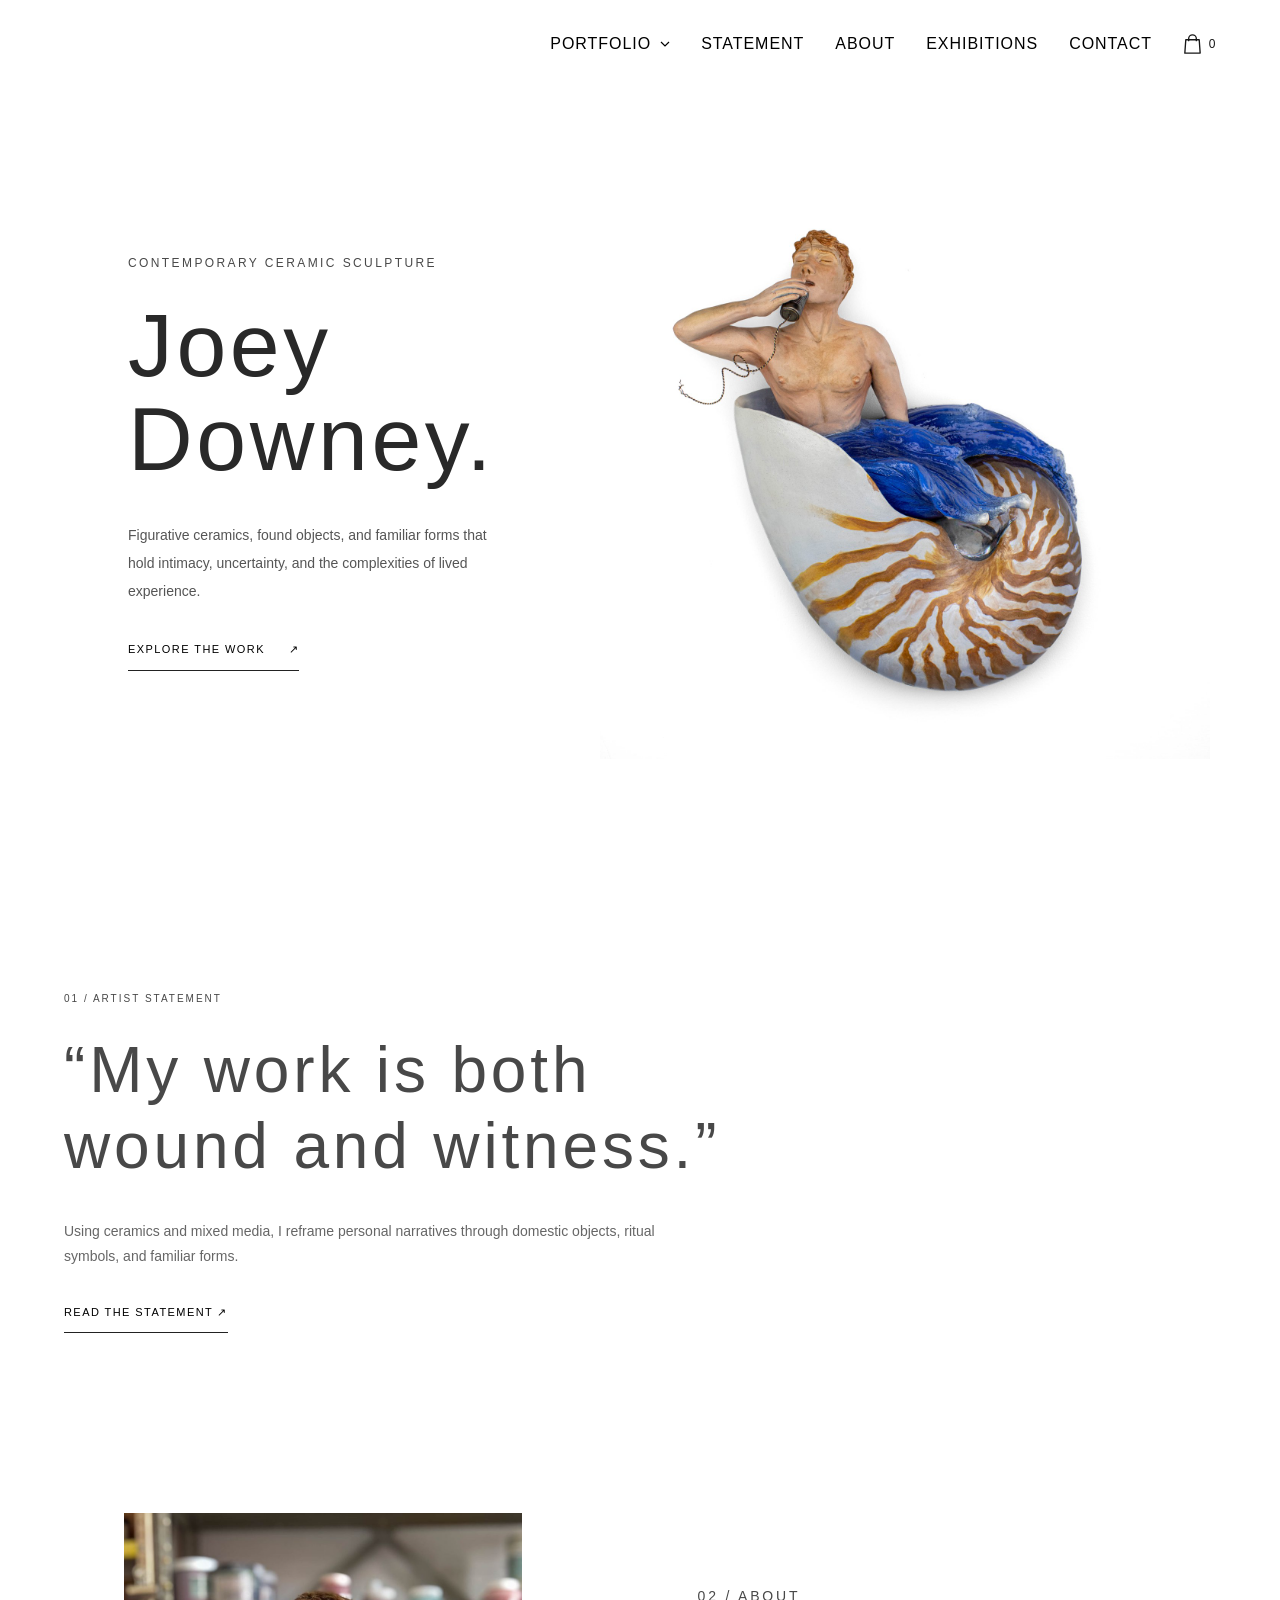
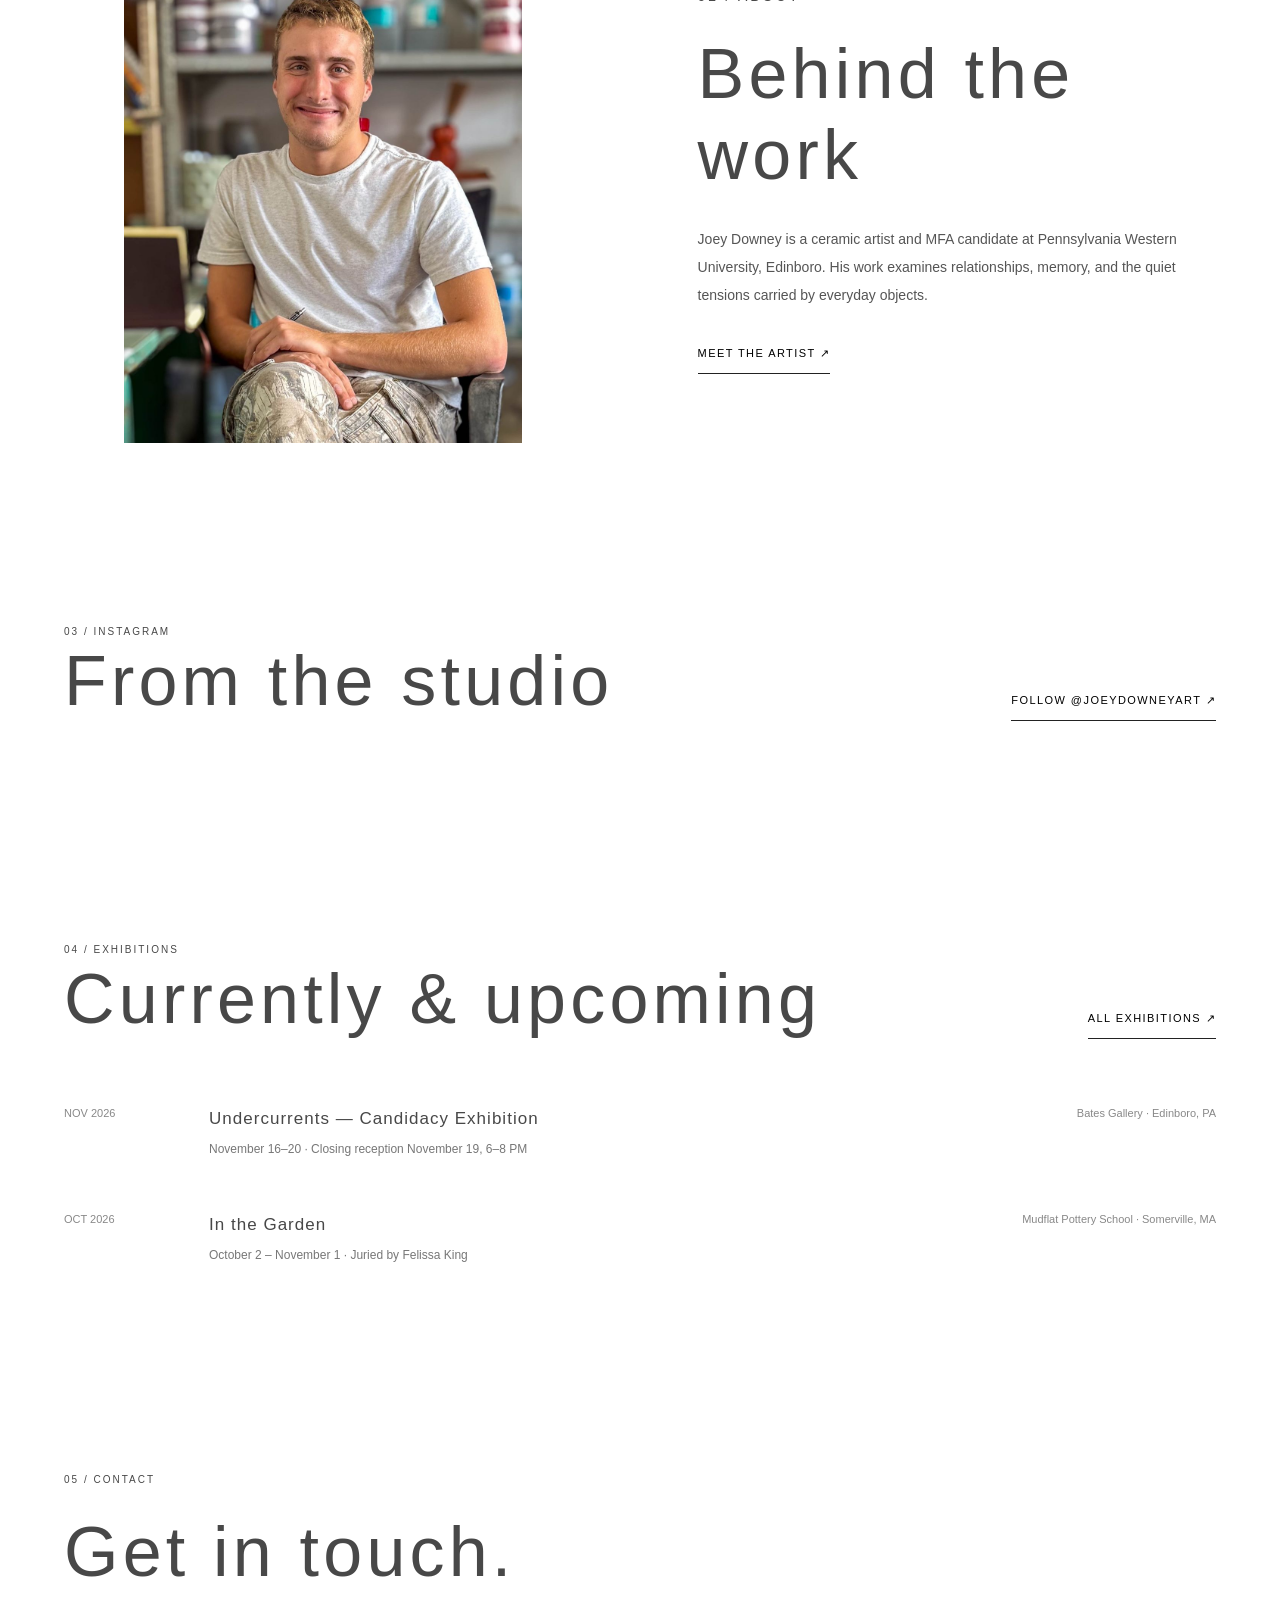
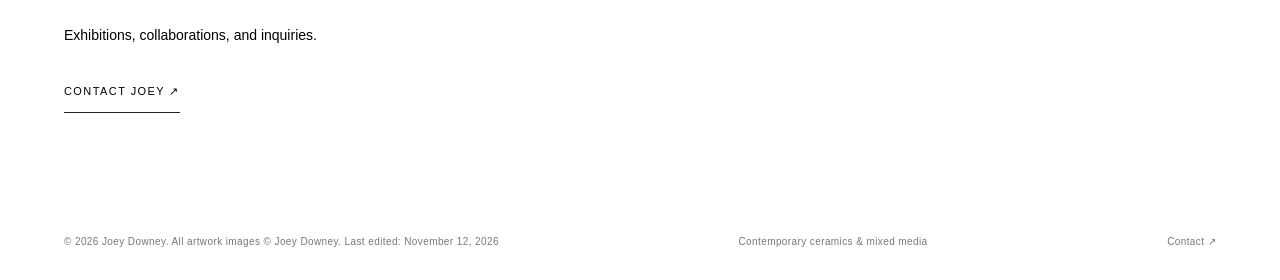
==== index.html @ 1954a9e8 "Rename navigation tab to Undercurrents Exhibition" ====
<!DOCTYPE html>
<html lang="en"><head><meta charset="utf-8"/><meta content="width=device-width,initial-scale=1" name="viewport"/><meta content="Joey Downey — contemporary ceramic sculpture and mixed-media artist portfolio." name="description"/><title>Home | Joey Downey</title><link rel="icon" type="image/png" sizes="192x192" href="/favicon.png?v=jd-restored-20261031"/><link rel="apple-touch-icon" href="/favicon.png?v=jd-restored-20261031"/><style>500;600&family=Manrope:wght@400;500;600&display=swap');
:root{--ink:#171717;--muted:#777;--border:#e7e7e7;--white:#fff}*{box-sizing:border-box}html{scroll-behavior:smooth}body{margin:0;background:#fff;color:var(--ink);font-family:Manrope,Arial,sans-serif;font-size:14px;line-height:1.75}a{color:inherit;text-decoration:none}a:hover{opacity:.6}img{display:block;max-width:100%}button{font:inherit}header{height:88px;border-bottom:1px solid var(--border);display:flex;align-items:center;justify-content:space-between;padding:0 5%;background:white;position:sticky;top:0;z-index:10}.brand{font-family:"Helvetica Neue",Helvetica,Arial,sans-serif;font-size:32px;letter-spacing:.06em;font-weight:200}.brand small{display:block;font-size:9px;font-weight:400;letter-spacing:.2em;color:var(--muted);text-transform:uppercase;margin-top:-4px}.nav{display:flex;gap:31px;align-items:center}.nav a{font-family:"Helvetica Neue",Helvetica,Arial,sans-serif;font-size:16px;font-weight:200;letter-spacing:.06em;text-transform:uppercase}.nav a.active{text-decoration:underline;text-underline-offset:7px}.menu{display:none;background:none;border:0;font-size:26px;cursor:pointer}.wrap{width:min(1300px,90%);margin:auto}.eyebrow{text-transform:uppercase;letter-spacing:.2em;font-size:10px;color:var(--muted);margin:0 0 24px}.home-hero{padding-top:80px;padding-bottom:105px;display:grid;grid-template-columns:40% 1fr;gap:6%;align-items:center}.home-hero h1{font-size:clamp(56px,8vw,125px);line-height:1.02;letter-spacing:-.07em;font-weight:400;margin:0 0 35px}.home-hero p.lead{max-width:360px;font-size:14px;color:#555;line-height:2}.home-image{height:610px;overflow:hidden}.home-image img{width:100%;height:100%;object-fit:contain}.arrow-link{display:inline-flex;gap:24px;align-items:center;font-size:11px;text-transform:uppercase;letter-spacing:.13em;border-bottom:1px solid #222;padding-bottom:10px;margin-top:21px}.section{padding:90px 0;border-top:1px solid var(--border)}.section-title{font-size:clamp(35px,5.5vw,70px);font-weight:400;letter-spacing:-.06em;line-height:1.15;margin:0 0 30px}.section-top{display:flex;justify-content:space-between;gap:35px;align-items:end;margin-bottom:40px}.section-top .section-title{margin:0}.section-top p{max-width:320px;color:#666;margin:0}.grid{display:grid;grid-template-columns:repeat(3,minmax(0,1fr));gap:55px 26px}.item img{height:390px;width:100%;object-fit:contain;background:#fff;transition:transform .25s}.item:hover img{transform:scale(1.025)}.item{cursor:pointer}.item-title{font-size:14px;font-weight:500;margin:17px 0 2px}.item-desc{color:#888;font-size:11px;margin:0}.split{display:grid;grid-template-columns:1fr 1fr;gap:10%;align-items:center}.split img{width:100%;height:530px;object-fit:contain}.split-text{max-width:550px}.split-text p{color:#555;line-height:2;font-size:14px}.quote{font-size:clamp(33px,5vw,76px);line-height:1.2;letter-spacing:-.05em;font-weight:400;max-width:950px;margin:0 0 34px}.statement-preview p{color:#666;max-width:640px}.events{border-top:1px solid var(--border)}.event{border-bottom:1px solid var(--border);padding:25px 0;display:grid;grid-template-columns:125px 1fr 235px;gap:20px;align-items:start}.event small,.event .place{color:#888;font-size:11px}.event h3{font-size:17px;font-weight:500;margin:0 0 5px}.event p{margin:0;color:#777;font-size:12px}.event .place{text-align:right}.page-hero{padding-top:85px;padding-bottom:70px}.page-hero h1{font-size:clamp(57px,9vw,125px);line-height:1.05;letter-spacing:-.07em;font-weight:400;margin:0 0 20px}.page-hero p:last-child{max-width:570px;color:#666}.page-body{padding-bottom:110px}.prose{max-width:750px;font-size:16px;color:#484848;line-height:2.2}.prose p{margin:0 0 26px}.prose .quote{color:#171717;font-size:clamp(35px,6vw,78px);margin:0 0 60px}.about-layout{display:grid;grid-template-columns:42% 1fr;gap:9%;align-items:start}.portrait{width:100%;object-fit:cover;max-height:700px}.detail-heading{font-size:24px;font-weight:400;margin:50px 0 14px}.cvline{padding:16px 0;border-top:1px solid var(--border);font-size:13px}.cvline:last-child{border-bottom:1px solid var(--border)}.contact-email{font-size:clamp(27px,4.5vw,64px);letter-spacing:-.055em;overflow-wrap:anywhere;border-bottom:1px solid #222;display:inline-block;margin:45px 0}.contact-links{display:flex;gap:35px;font-size:12px;text-transform:uppercase;letter-spacing:.1em}.end-cta{padding:85px 0;border-top:1px solid var(--border)}.end-cta h2{font-size:clamp(32px,5vw,60px);font-weight:400;letter-spacing:-.055em;margin:0}.footer{border-top:1px solid var(--border);padding:30px 5%;display:flex;justify-content:space-between;gap:25px;color:#777;font-size:10px;letter-spacing:.04em}.lightbox{position:fixed;inset:0;z-index:99;background:rgba(255,255,255,.98);display:none;align-items:center;justify-content:center;flex-direction:column;padding:70px 5% 45px}.lightbox.show{display:flex}.lightbox img{max-width:90vw;max-height:75vh;object-fit:contain}.lightbox p{font-size:12px}.lightbox button{cursor:pointer;background:white;border:1px solid #ddd;padding:8px 15px}.lightbox .close{position:absolute;right:5%;top:25px;border:0;font-size:25px}.lightbox-controls{display:flex;gap:15px}@media(max-width:850px){header{height:72px}.menu{display:block}.nav{display:none;position:absolute;top:72px;left:0;right:0;flex-direction:column;align-items:flex-start;background:white;padding:24px 5%;border-bottom:1px solid #eee}.nav.open{display:flex}.home-hero{grid-template-columns:1fr;padding-top:50px;gap:35px}.home-image{height:480px}.grid{grid-template-columns:repeat(2,1fr)}.split,.about-layout{grid-template-columns:1fr;gap:35px}.split img{height:460px}.event{grid-template-columns:90px 1fr}.event .place{text-align:left;grid-column:2}.section{padding:70px 0}}@media(max-width:540px){.grid{grid-template-columns:1fr}.item img{height:440px}.section-top{display:block}.section-top p{margin-top:20px}.footer{flex-direction:column}.home-image{height:380px}.page-hero{padding-top:55px}.about-layout .portrait{max-height:470px}}
.lightbox-images{display:flex;align-items:center;justify-content:center;gap:24px;width:100%;min-height:0}.lightbox-images img{min-width:0;max-width:100%;max-height:72vh;object-fit:contain}.lightbox-images.has-detail img{width:calc(50% - 12px)}.lightbox-images img[hidden]{display:none}@media(max-width:600px){.lightbox{overflow-y:auto}.lightbox-images.has-detail{flex-direction:column;gap:16px}.lightbox-images.has-detail img{width:100%;max-height:34vh}.lightbox-images:not(.has-detail) img{max-height:70vh}}#lb-caption{width:100%;max-width:900px;text-align:center;flex-shrink:0}#lb-title{font-weight:500;margin:14px 0 4px}#lb-details{font-size:12px;line-height:1.65;margin:0}#lb-details[hidden]{display:none}.lightbox{overflow-y:auto}.lightbox-images{flex:1;min-height:0}.lightbox-images img{max-height:60vh}@media(max-width:600px){.lightbox-images.has-detail img{max-height:27vh}.lightbox-images:not(.has-detail) img{max-height:55vh}}.page-hero h1,.home-hero h1{font-size:clamp(42px,6vw,76px);color:var(--ink)}h1,h2,h3,h4,h5,h6,p.eyebrow{color:var(--ink)}.page-hero h1,.home-hero h1,h1,h2,h3,h4,h5,h6,p.eyebrow{color:#484848}</style><style id="heading-typography">h1,h2,h3,h4,h5,h6{font-family:"Helvetica Neue",Helvetica,Arial,sans-serif!important;font-weight:200!important;letter-spacing:.06em!important}</style><style id="back-to-top-styles">.back-to-top{position:fixed;right:24px;bottom:24px;z-index:20;display:inline-flex;align-items:center;gap:10px;padding:12px 16px;border:1px solid #d9d9d9;background:#fff;color:#171717;box-shadow:0 2px 12px #0000000d;font:inherit;font-size:11px;letter-spacing:.06em;cursor:pointer}.back-to-top[hidden]{display:none}.back-to-top:hover{background:#f4f4f4}.back-to-top:focus-visible{outline:2px solid #171717;outline-offset:3px}@media(max-width:540px){.back-to-top{right:16px;bottom:16px}}</style><style id="mobile-header">@media(max-width:850px){header>.brand{display:none}header{justify-content:flex-end}}</style><style id="mobile-home-spacing">@media(max-width:850px){body.home-page>header{position:absolute;top:0;left:0;right:0;height:0;padding:0;border:0;background:transparent}body.home-page>header>.menu{position:absolute;top:6px;right:5%;padding:0;line-height:32px}body.home-page>header>.nav{top:44px}.home-page .home-hero{padding-top:64px}.home-page .home-hero .eyebrow{padding-right:42px}}</style><style id="desktop-home-intro">@media(min-width:851px){.home-hero{min-height:calc(100svh - 88px);padding-top:32px;padding-bottom:32px}.home-hero>div:first-child{transform:translateX(24px)}.home-image{height:clamp(320px,calc(100svh - 152px),610px);transform:translateY(-40px)}}</style><style id="home-header-spacing">@media(min-width:851px){.home-page>header{height:88px;justify-content:flex-end}.home-page .home-hero{min-height:calc(100svh - 88px)}.home-page .home-hero>div:first-child{transform:translate(24px,-32px)}}@media(max-width:850px){.home-page .home-hero{padding-top:48px}}</style><style id="desktop-hero-presence">@media(min-width:851px){.home-page .home-hero>div:first-child{transform:translate(clamp(40px,5vw,72px),-32px)}.home-page .home-hero h1{font-size:clamp(56px,7vw,96px);line-height:1.05;letter-spacing:.04em!important;color:#292929}}</style><style id="home-eyebrow-size">.home-page .home-hero .eyebrow{font-size:12px}</style><style id="mobile-home-name">@media(max-width:850px){.home-page .home-hero h1{font-size:clamp(52px,13vw,70px);font-weight:200!important}}</style><style id="home-transition-pending">.home-nav-pending header>.brand,.home-nav-pending .nav a{opacity:0}@media(prefers-reduced-motion:reduce){.home-nav-pending header>.brand,.home-nav-pending .nav a{opacity:1}}</style><link rel="stylesheet" href="navigation.css?v=1"/><script src="navigation.js?v=3"></script><link rel="stylesheet" href="shop.css?v=7"/><script defer src="shop-catalog.js?v=1"></script><script defer src="shop.js?v=6"></script></head><body class="home-page"><header><button aria-expanded="false" aria-label="Toggle menu" class="menu">☰</button><nav class="nav"><details class="portfolio-menu"><summary>Portfolio <svg aria-hidden="true" width="10" height="6" viewBox="0 0 10 6" fill="none"><path d="m1 1 4 4 4-4" stroke="currentColor" stroke-width="1.2"/></svg></summary><div class="portfolio-options"><a href="portfolio.html">Portfolio</a><a href="a-childs-idea-of-rescue.html">A Child’s Idea of Rescue</a><a href="undercurrents.html">Undercurrents Exhibition</a></div></details><a class="" href="statement.html">Statement</a><a class="" href="about.html">About</a><a class="" href="exhibitions.html">Exhibitions</a><a class="" href="contact.html">Contact</a></nav></header><main><section class="home-hero wrap"><div><p class="eyebrow">Contemporary ceramic sculpture</p><h1>Joey<br/>Downey.</h1><p class="lead">Figurative ceramics, found objects, and familiar forms that hold intimacy, uncertainty, and the complexities of lived experience.</p><a class="arrow-link" href="portfolio.html">Explore the work <span>↗︎</span></a></div><div class="home-image"><img id="home-artwork" alt="Grounded by Joey Downey" src="assets/grounded.jpg?v=a87fc1a" fetchpriority="high"/></div><script>(()=>{
  const image=document.getElementById('home-artwork');
  if(!image)return;
  const artworks=[
    {src:'assets/grounded.jpg?v=a87fc1a',alt:'Grounded by Joey Downey'},
    {src:'assets/deer.jpg',alt:'Kept by Joey Downey, a deer resting on a bed'},
    {src:'assets/shifting-tides.jpg?v=89dabb9',alt:'Shifting Tides by Joey Downey'},
    {src:'assets/untitled-main.svg?v=20261105-website',alt:'Echo Chamber by Joey Downey, a figure in a shell with blue waves'},
    {src:'assets/mugs-cups/cloud.jpg?v=161b6ec',alt:'Studies in Rumination: Cloud by Joey Downey'}
  ];
  let current=-1;
  function chooseArtwork(){
    let previous=current;
    try{
      const saved=localStorage.getItem('joey-home-artwork');
      if(saved!==null&&artworks[Number(saved)])previous=Number(saved);
    }catch{}
    const choices=artworks.map((_,index)=>index).filter(index=>index!==previous);
    current=choices[Math.floor(Math.random()*choices.length)];
    image.src=artworks[current].src;
    image.alt=artworks[current].alt;
    try{localStorage.setItem('joey-home-artwork',String(current));}catch{}
  }
  chooseArtwork();
  window.addEventListener('pageshow',event=>{if(event.persisted)chooseArtwork();});
})();</script></section><section class="section"><div class="wrap statement-preview"><p class="eyebrow">01 / Artist statement</p><h2 class="quote">“My work is both<br/>wound and witness.”</h2><p>Using ceramics and mixed media, I reframe personal narratives through domestic objects, ritual symbols, and familiar forms.</p><a class="arrow-link" href="statement.html">Read the statement ↗︎</a></div></section><section class="section"><div class="wrap split"><img alt="Joey Downey in the ceramics studio" loading="lazy" src="[data-uri]"/><div class="split-text"><p class="eyebrow">02 / About</p><h2 class="section-title">Behind the work</h2><p>Joey Downey is a ceramic artist and MFA candidate at Pennsylvania Western University, Edinboro. His work examines relationships, memory, and the quiet tensions carried by everyday objects.</p><a class="arrow-link" href="about.html">Meet the artist ↗︎</a></div></div></section><section class="section instagram-section" aria-labelledby="instagram-title"><div class="wrap"><div class="section-top"><div><p class="eyebrow">03 / Instagram</p><h2 class="section-title" id="instagram-title">From the studio</h2></div><a class="arrow-link" href="https://www.instagram.com/joeydowneyart/" target="_blank" rel="noopener noreferrer">Follow @joeydowneyart ↗︎</a></div><!-- Elfsight Instagram Feed --><div class="elfsight-app-32ffdd6e-eb31-4798-96b3-ebce0205d2c6" data-elfsight-app-lazy></div></div></section><section class="section"><div class="wrap"><div class="section-top"><div><p class="eyebrow">04 / Exhibitions</p><h2 class="section-title">Currently &amp; upcoming</h2></div><a class="arrow-link" href="exhibitions.html">All exhibitions ↗︎</a></div><div class="events"><div class="event"><small>NOV 2026</small><div><h3>Undercurrents — Candidacy Exhibition</h3><p>November 16–20 · Closing reception November 19, 6–8 PM</p></div><span class="place">Bates Gallery · Edinboro, PA</span></div><div class="event"><small>OCT 2026</small><div><h3>In the Garden</h3><p>October 2 – November 1 · Juried by Felissa King</p></div><span class="place">Mudflat Pottery School · Somerville, MA</span></div></div></div></section><section class="section"><div class="wrap"><p class="eyebrow">05 / Contact</p><h2 class="section-title">Get in touch.</h2><p>Exhibitions, collaborations, and inquiries.</p><a class="arrow-link" href="contact.html">Contact Joey ↗︎</a></div></section><div aria-label="Artwork image viewer" class="lightbox" id="lightbox" role="dialog"><button aria-label="Close" class="close">×</button><div class="lightbox-images"><img alt="Artwork enlarged" id="lb-img"/><img alt="Artwork detail" id="lb-detail-img" hidden=""/></div><div id="lb-caption"><p id="lb-title"></p><p id="lb-details"></p></div></div></main><footer class="footer"><span>© 2026 Joey Downey. All artwork images © Joey Downey. <span class="last-edited">Last edited: <time datetime="2026-11-12">November 12, 2026</time></span></span><span>Contemporary ceramics &amp; mixed media</span><a href="mailto:joeydowneyart@gmail.com">Contact ↗︎</a></footer><script>const ART_IMAGES={"balance.jpg":"assets/shifting-tides.jpg?v=89dabb9","balance-detail.jpg":"[data-uri]","grounded.jpg":"assets/grounded.jpg?v=a87fc1a","grounded-detail.jpg":"[data-uri]","held.jpg":"assets/adrift-cup-and-saucer.jpg"};
(()=>{const menu=document.querySelector('.menu');const nav=document.querySelector('.nav');if(!menu||!nav)return;function closeMenu(){nav.classList.remove('open');menu.setAttribute('aria-expanded','false')}menu.addEventListener('click',()=>{nav.classList.toggle('open');menu.setAttribute('aria-expanded',String(nav.classList.contains('open')))});document.addEventListener('click',event=>{if(nav.classList.contains('open')&&!menu.contains(event.target)&&!nav.contains(event.target))closeMenu()});document.addEventListener('keydown',event=>{if(event.key==='Escape'&&nav.classList.contains('open')){closeMenu();menu.focus()}})})();const lb=document.getElementById('lightbox');
if(lb){
  const images=lb.querySelector('.lightbox-images');
  const fullImage=document.getElementById('lb-img');
  const detailImage=document.getElementById('lb-detail-img');
  const closeButton=lb.querySelector('.close');
  let activeArtwork=null;
  function closeArtwork(){
    lb.classList.remove('show');
    activeArtwork?.focus();
  }
  document.querySelectorAll('[data-full]').forEach(artwork=>{
    function openArtwork(){
      activeArtwork=artwork;
      fullImage.src=ART_IMAGES[artwork.dataset.full];
      fullImage.alt=(artwork.dataset.title||'Artwork')+' — full view';
      const detail=ART_IMAGES[artwork.dataset.detail];
      detailImage.hidden=!detail;
      images.classList.toggle('has-detail',Boolean(detail));
      if(detail){
        detailImage.src=detail;
        detailImage.alt=(artwork.dataset.title||'Artwork')+' — detail';
      }else{
        detailImage.removeAttribute('src');
      }
      document.getElementById('lb-title').textContent=artwork.dataset.title||'';
      const details=artwork.querySelector('.item-desc');
      const detailsTarget=document.getElementById('lb-details');
      detailsTarget.replaceChildren();
      if(details){detailsTarget.append(...Array.from(details.childNodes,node=>node.cloneNode(true)));}
      if(artwork.dataset.viewerNote){
        if(detailsTarget.childNodes.length)detailsTarget.append(document.createElement('br'));
        detailsTarget.append(document.createTextNode(artwork.dataset.viewerNote));
      }
      detailsTarget.hidden=!details&&!artwork.dataset.viewerNote;
      lb.classList.add('show');
      closeButton.focus();
    }
    artwork.addEventListener('click',openArtwork);
    artwork.addEventListener('keydown',event=>{
      if(event.key==='Enter'||event.key===' '){event.preventDefault();openArtwork();}
    });
  });
  closeButton.addEventListener('click',closeArtwork);
  lb.addEventListener('click',event=>{if(event.target===lb||event.target===images)closeArtwork();});
  document.addEventListener('keydown',event=>{
    if(!lb.classList.contains('show'))return;
    if(event.key==='Escape')closeArtwork();
    if(event.key==='Tab'){event.preventDefault();closeButton.focus();}
  });
}
</script><script src="https://elfsightcdn.com/platform.js" async></script><button type="button" class="back-to-top" aria-label="Back to top of page" hidden><span aria-hidden="true">↑︎</span> Back to top</button><script>(()=>{const button=document.querySelector(".back-to-top");const update=()=>{button.hidden=window.scrollY<400;};window.addEventListener("scroll",update,{passive:true});update();button.addEventListener("click",()=>{const reduced=window.matchMedia("(prefers-reduced-motion: reduce)").matches;if(reduced){const old=document.documentElement.style.scrollBehavior;document.documentElement.style.scrollBehavior="auto";window.scrollTo(0,0);document.documentElement.style.scrollBehavior=old;}else{window.scrollTo({top:0,behavior:"smooth"});}const target=document.querySelector("header a");if(target)target.focus({preventScroll:true});});})();</script></body></html>
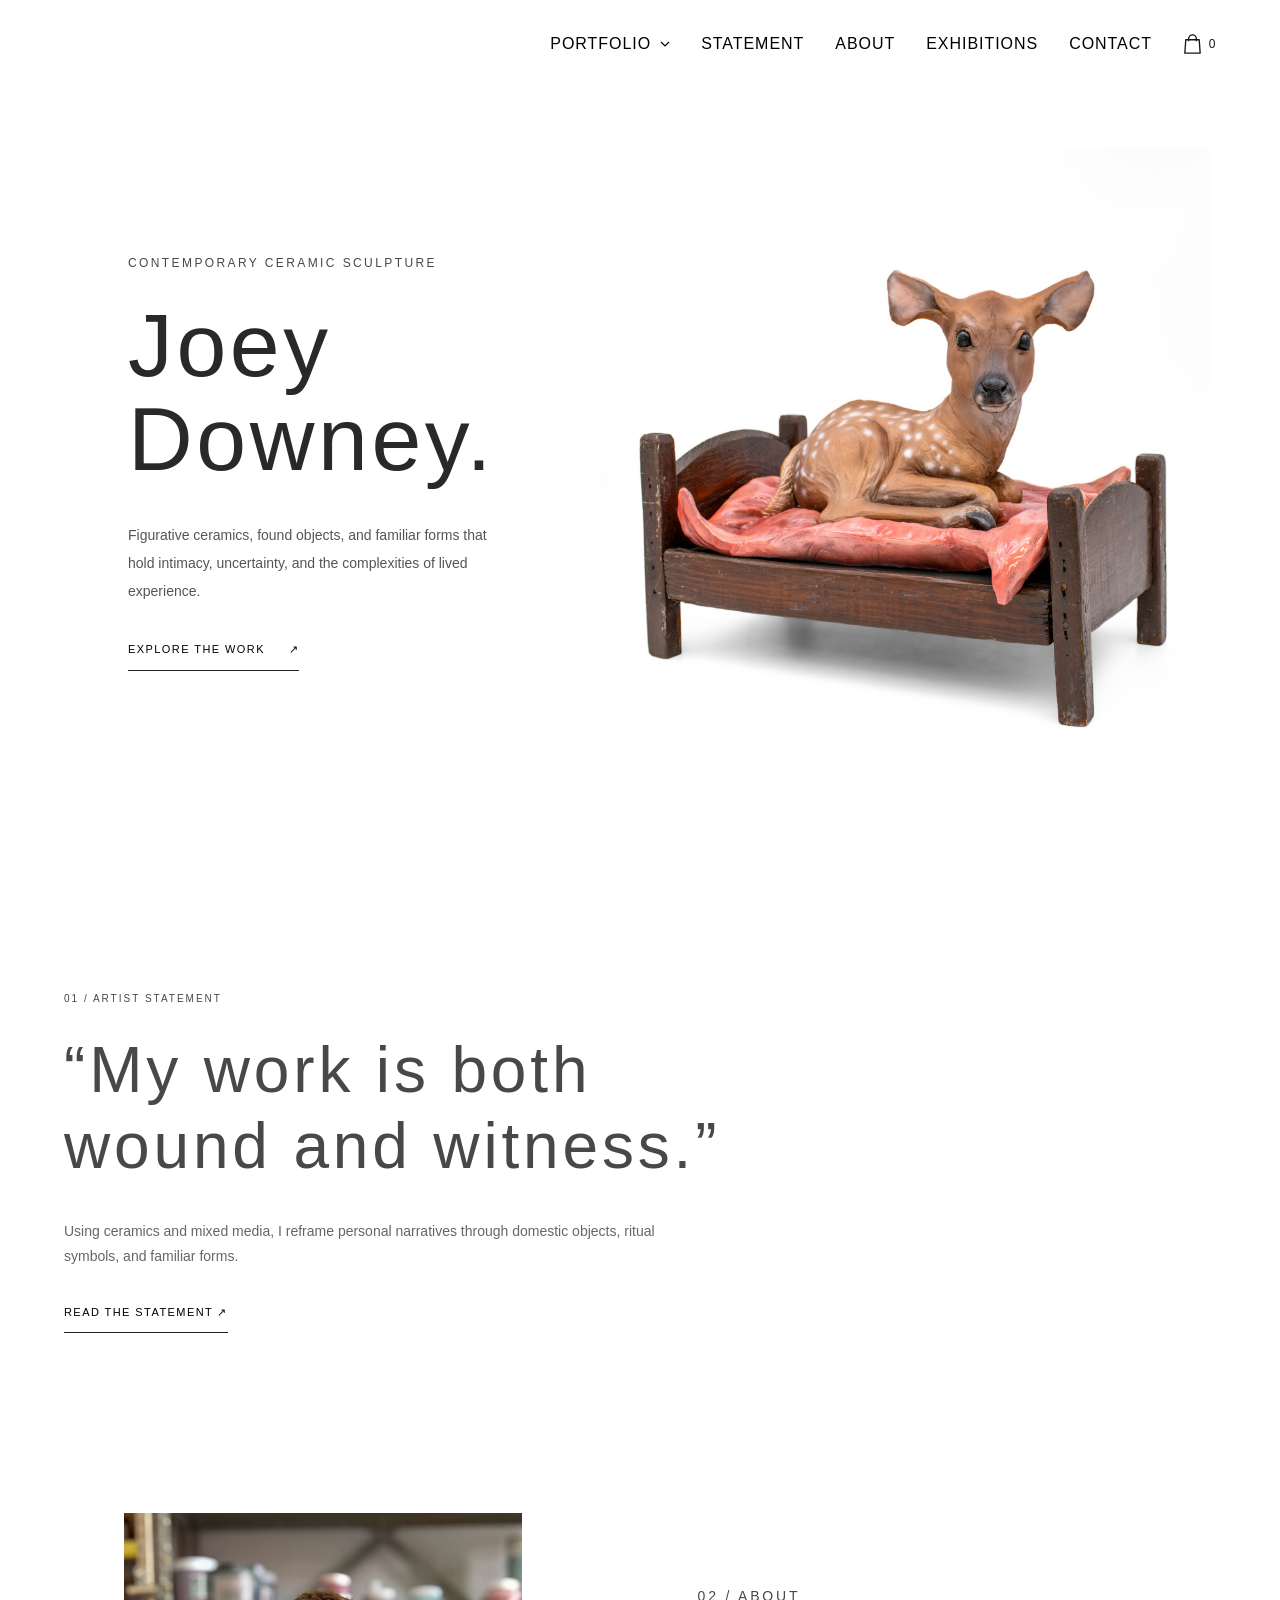
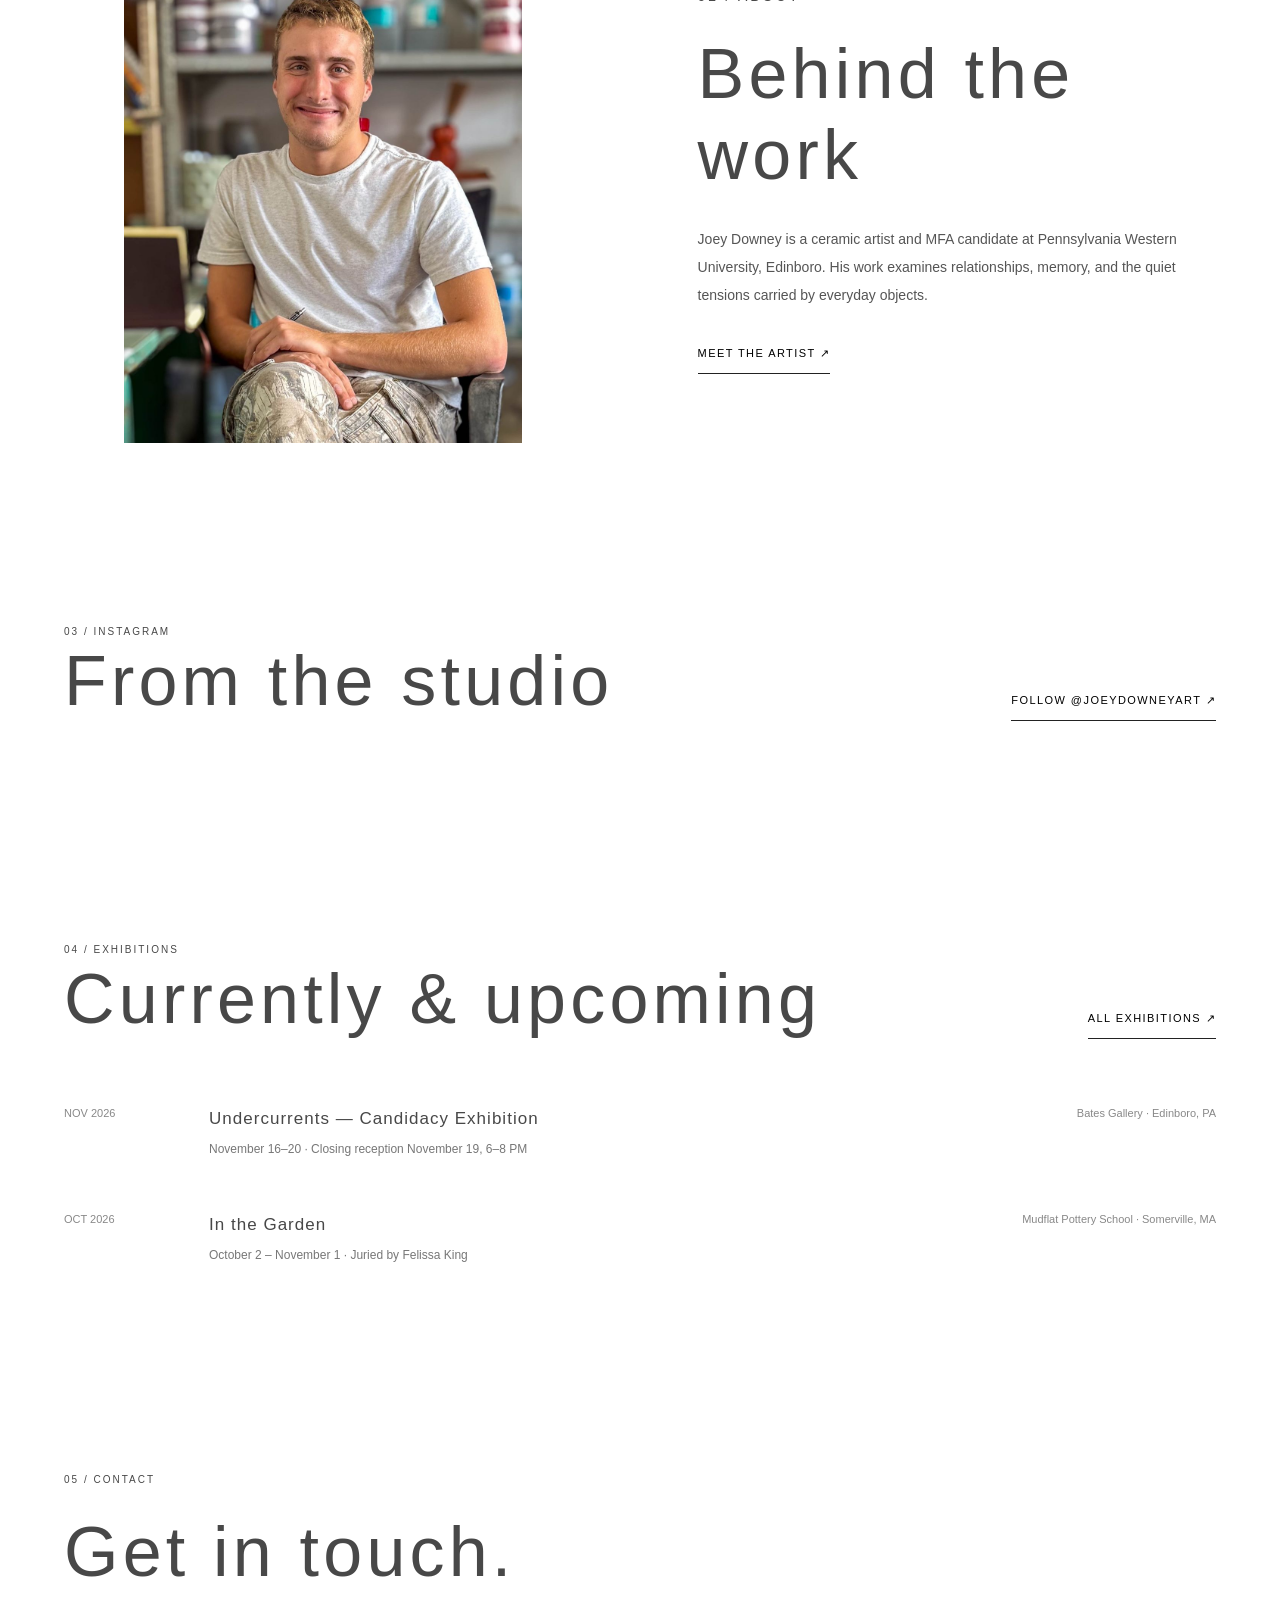
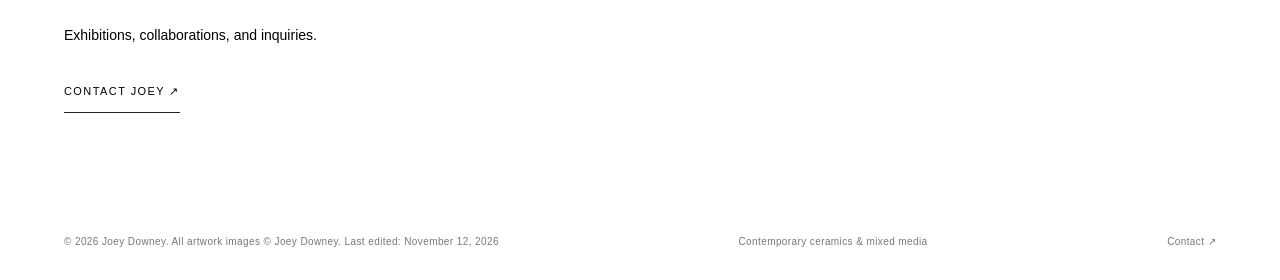
==== commit ed3d5219: "Move Undercurrents gallery link to Exhibitions" ====
--- a/index.html
+++ b/index.html
@@ -1,7 +1,7 @@
 <!DOCTYPE html>
 <html lang="en"><head><meta charset="utf-8"/><meta content="width=device-width,initial-scale=1" name="viewport"/><meta content="Joey Downey — contemporary ceramic sculpture and mixed-media artist portfolio." name="description"/><title>Home | Joey Downey</title><link rel="icon" type="image/png" sizes="192x192" href="/favicon.png?v=jd-restored-20261031"/><link rel="apple-touch-icon" href="/favicon.png?v=jd-restored-20261031"/><style>500;600&family=Manrope:wght@400;500;600&display=swap');
 :root{--ink:#171717;--muted:#777;--border:#e7e7e7;--white:#fff}*{box-sizing:border-box}html{scroll-behavior:smooth}body{margin:0;background:#fff;color:var(--ink);font-family:Manrope,Arial,sans-serif;font-size:14px;line-height:1.75}a{color:inherit;text-decoration:none}a:hover{opacity:.6}img{display:block;max-width:100%}button{font:inherit}header{height:88px;border-bottom:1px solid var(--border);display:flex;align-items:center;justify-content:space-between;padding:0 5%;background:white;position:sticky;top:0;z-index:10}.brand{font-family:"Helvetica Neue",Helvetica,Arial,sans-serif;font-size:32px;letter-spacing:.06em;font-weight:200}.brand small{display:block;font-size:9px;font-weight:400;letter-spacing:.2em;color:var(--muted);text-transform:uppercase;margin-top:-4px}.nav{display:flex;gap:31px;align-items:center}.nav a{font-family:"Helvetica Neue",Helvetica,Arial,sans-serif;font-size:16px;font-weight:200;letter-spacing:.06em;text-transform:uppercase}.nav a.active{text-decoration:underline;text-underline-offset:7px}.menu{display:none;background:none;border:0;font-size:26px;cursor:pointer}.wrap{width:min(1300px,90%);margin:auto}.eyebrow{text-transform:uppercase;letter-spacing:.2em;font-size:10px;color:var(--muted);margin:0 0 24px}.home-hero{padding-top:80px;padding-bottom:105px;display:grid;grid-template-columns:40% 1fr;gap:6%;align-items:center}.home-hero h1{font-size:clamp(56px,8vw,125px);line-height:1.02;letter-spacing:-.07em;font-weight:400;margin:0 0 35px}.home-hero p.lead{max-width:360px;font-size:14px;color:#555;line-height:2}.home-image{height:610px;overflow:hidden}.home-image img{width:100%;height:100%;object-fit:contain}.arrow-link{display:inline-flex;gap:24px;align-items:center;font-size:11px;text-transform:uppercase;letter-spacing:.13em;border-bottom:1px solid #222;padding-bottom:10px;margin-top:21px}.section{padding:90px 0;border-top:1px solid var(--border)}.section-title{font-size:clamp(35px,5.5vw,70px);font-weight:400;letter-spacing:-.06em;line-height:1.15;margin:0 0 30px}.section-top{display:flex;justify-content:space-between;gap:35px;align-items:end;margin-bottom:40px}.section-top .section-title{margin:0}.section-top p{max-width:320px;color:#666;margin:0}.grid{display:grid;grid-template-columns:repeat(3,minmax(0,1fr));gap:55px 26px}.item img{height:390px;width:100%;object-fit:contain;background:#fff;transition:transform .25s}.item:hover img{transform:scale(1.025)}.item{cursor:pointer}.item-title{font-size:14px;font-weight:500;margin:17px 0 2px}.item-desc{color:#888;font-size:11px;margin:0}.split{display:grid;grid-template-columns:1fr 1fr;gap:10%;align-items:center}.split img{width:100%;height:530px;object-fit:contain}.split-text{max-width:550px}.split-text p{color:#555;line-height:2;font-size:14px}.quote{font-size:clamp(33px,5vw,76px);line-height:1.2;letter-spacing:-.05em;font-weight:400;max-width:950px;margin:0 0 34px}.statement-preview p{color:#666;max-width:640px}.events{border-top:1px solid var(--border)}.event{border-bottom:1px solid var(--border);padding:25px 0;display:grid;grid-template-columns:125px 1fr 235px;gap:20px;align-items:start}.event small,.event .place{color:#888;font-size:11px}.event h3{font-size:17px;font-weight:500;margin:0 0 5px}.event p{margin:0;color:#777;font-size:12px}.event .place{text-align:right}.page-hero{padding-top:85px;padding-bottom:70px}.page-hero h1{font-size:clamp(57px,9vw,125px);line-height:1.05;letter-spacing:-.07em;font-weight:400;margin:0 0 20px}.page-hero p:last-child{max-width:570px;color:#666}.page-body{padding-bottom:110px}.prose{max-width:750px;font-size:16px;color:#484848;line-height:2.2}.prose p{margin:0 0 26px}.prose .quote{color:#171717;font-size:clamp(35px,6vw,78px);margin:0 0 60px}.about-layout{display:grid;grid-template-columns:42% 1fr;gap:9%;align-items:start}.portrait{width:100%;object-fit:cover;max-height:700px}.detail-heading{font-size:24px;font-weight:400;margin:50px 0 14px}.cvline{padding:16px 0;border-top:1px solid var(--border);font-size:13px}.cvline:last-child{border-bottom:1px solid var(--border)}.contact-email{font-size:clamp(27px,4.5vw,64px);letter-spacing:-.055em;overflow-wrap:anywhere;border-bottom:1px solid #222;display:inline-block;margin:45px 0}.contact-links{display:flex;gap:35px;font-size:12px;text-transform:uppercase;letter-spacing:.1em}.end-cta{padding:85px 0;border-top:1px solid var(--border)}.end-cta h2{font-size:clamp(32px,5vw,60px);font-weight:400;letter-spacing:-.055em;margin:0}.footer{border-top:1px solid var(--border);padding:30px 5%;display:flex;justify-content:space-between;gap:25px;color:#777;font-size:10px;letter-spacing:.04em}.lightbox{position:fixed;inset:0;z-index:99;background:rgba(255,255,255,.98);display:none;align-items:center;justify-content:center;flex-direction:column;padding:70px 5% 45px}.lightbox.show{display:flex}.lightbox img{max-width:90vw;max-height:75vh;object-fit:contain}.lightbox p{font-size:12px}.lightbox button{cursor:pointer;background:white;border:1px solid #ddd;padding:8px 15px}.lightbox .close{position:absolute;right:5%;top:25px;border:0;font-size:25px}.lightbox-controls{display:flex;gap:15px}@media(max-width:850px){header{height:72px}.menu{display:block}.nav{display:none;position:absolute;top:72px;left:0;right:0;flex-direction:column;align-items:flex-start;background:white;padding:24px 5%;border-bottom:1px solid #eee}.nav.open{display:flex}.home-hero{grid-template-columns:1fr;padding-top:50px;gap:35px}.home-image{height:480px}.grid{grid-template-columns:repeat(2,1fr)}.split,.about-layout{grid-template-columns:1fr;gap:35px}.split img{height:460px}.event{grid-template-columns:90px 1fr}.event .place{text-align:left;grid-column:2}.section{padding:70px 0}}@media(max-width:540px){.grid{grid-template-columns:1fr}.item img{height:440px}.section-top{display:block}.section-top p{margin-top:20px}.footer{flex-direction:column}.home-image{height:380px}.page-hero{padding-top:55px}.about-layout .portrait{max-height:470px}}
-.lightbox-images{display:flex;align-items:center;justify-content:center;gap:24px;width:100%;min-height:0}.lightbox-images img{min-width:0;max-width:100%;max-height:72vh;object-fit:contain}.lightbox-images.has-detail img{width:calc(50% - 12px)}.lightbox-images img[hidden]{display:none}@media(max-width:600px){.lightbox{overflow-y:auto}.lightbox-images.has-detail{flex-direction:column;gap:16px}.lightbox-images.has-detail img{width:100%;max-height:34vh}.lightbox-images:not(.has-detail) img{max-height:70vh}}#lb-caption{width:100%;max-width:900px;text-align:center;flex-shrink:0}#lb-title{font-weight:500;margin:14px 0 4px}#lb-details{font-size:12px;line-height:1.65;margin:0}#lb-details[hidden]{display:none}.lightbox{overflow-y:auto}.lightbox-images{flex:1;min-height:0}.lightbox-images img{max-height:60vh}@media(max-width:600px){.lightbox-images.has-detail img{max-height:27vh}.lightbox-images:not(.has-detail) img{max-height:55vh}}.page-hero h1,.home-hero h1{font-size:clamp(42px,6vw,76px);color:var(--ink)}h1,h2,h3,h4,h5,h6,p.eyebrow{color:var(--ink)}.page-hero h1,.home-hero h1,h1,h2,h3,h4,h5,h6,p.eyebrow{color:#484848}</style><style id="heading-typography">h1,h2,h3,h4,h5,h6{font-family:"Helvetica Neue",Helvetica,Arial,sans-serif!important;font-weight:200!important;letter-spacing:.06em!important}</style><style id="back-to-top-styles">.back-to-top{position:fixed;right:24px;bottom:24px;z-index:20;display:inline-flex;align-items:center;gap:10px;padding:12px 16px;border:1px solid #d9d9d9;background:#fff;color:#171717;box-shadow:0 2px 12px #0000000d;font:inherit;font-size:11px;letter-spacing:.06em;cursor:pointer}.back-to-top[hidden]{display:none}.back-to-top:hover{background:#f4f4f4}.back-to-top:focus-visible{outline:2px solid #171717;outline-offset:3px}@media(max-width:540px){.back-to-top{right:16px;bottom:16px}}</style><style id="mobile-header">@media(max-width:850px){header>.brand{display:none}header{justify-content:flex-end}}</style><style id="mobile-home-spacing">@media(max-width:850px){body.home-page>header{position:absolute;top:0;left:0;right:0;height:0;padding:0;border:0;background:transparent}body.home-page>header>.menu{position:absolute;top:6px;right:5%;padding:0;line-height:32px}body.home-page>header>.nav{top:44px}.home-page .home-hero{padding-top:64px}.home-page .home-hero .eyebrow{padding-right:42px}}</style><style id="desktop-home-intro">@media(min-width:851px){.home-hero{min-height:calc(100svh - 88px);padding-top:32px;padding-bottom:32px}.home-hero>div:first-child{transform:translateX(24px)}.home-image{height:clamp(320px,calc(100svh - 152px),610px);transform:translateY(-40px)}}</style><style id="home-header-spacing">@media(min-width:851px){.home-page>header{height:88px;justify-content:flex-end}.home-page .home-hero{min-height:calc(100svh - 88px)}.home-page .home-hero>div:first-child{transform:translate(24px,-32px)}}@media(max-width:850px){.home-page .home-hero{padding-top:48px}}</style><style id="desktop-hero-presence">@media(min-width:851px){.home-page .home-hero>div:first-child{transform:translate(clamp(40px,5vw,72px),-32px)}.home-page .home-hero h1{font-size:clamp(56px,7vw,96px);line-height:1.05;letter-spacing:.04em!important;color:#292929}}</style><style id="home-eyebrow-size">.home-page .home-hero .eyebrow{font-size:12px}</style><style id="mobile-home-name">@media(max-width:850px){.home-page .home-hero h1{font-size:clamp(52px,13vw,70px);font-weight:200!important}}</style><style id="home-transition-pending">.home-nav-pending header>.brand,.home-nav-pending .nav a{opacity:0}@media(prefers-reduced-motion:reduce){.home-nav-pending header>.brand,.home-nav-pending .nav a{opacity:1}}</style><link rel="stylesheet" href="navigation.css?v=1"/><script src="navigation.js?v=3"></script><link rel="stylesheet" href="shop.css?v=7"/><script defer src="shop-catalog.js?v=1"></script><script defer src="shop.js?v=6"></script></head><body class="home-page"><header><button aria-expanded="false" aria-label="Toggle menu" class="menu">☰</button><nav class="nav"><details class="portfolio-menu"><summary>Portfolio <svg aria-hidden="true" width="10" height="6" viewBox="0 0 10 6" fill="none"><path d="m1 1 4 4 4-4" stroke="currentColor" stroke-width="1.2"/></svg></summary><div class="portfolio-options"><a href="portfolio.html">Portfolio</a><a href="a-childs-idea-of-rescue.html">A Child’s Idea of Rescue</a><a href="undercurrents.html">Undercurrents Exhibition</a></div></details><a class="" href="statement.html">Statement</a><a class="" href="about.html">About</a><a class="" href="exhibitions.html">Exhibitions</a><a class="" href="contact.html">Contact</a></nav></header><main><section class="home-hero wrap"><div><p class="eyebrow">Contemporary ceramic sculpture</p><h1>Joey<br/>Downey.</h1><p class="lead">Figurative ceramics, found objects, and familiar forms that hold intimacy, uncertainty, and the complexities of lived experience.</p><a class="arrow-link" href="portfolio.html">Explore the work <span>↗︎</span></a></div><div class="home-image"><img id="home-artwork" alt="Grounded by Joey Downey" src="assets/grounded.jpg?v=a87fc1a" fetchpriority="high"/></div><script>(()=>{
+.lightbox-images{display:flex;align-items:center;justify-content:center;gap:24px;width:100%;min-height:0}.lightbox-images img{min-width:0;max-width:100%;max-height:72vh;object-fit:contain}.lightbox-images.has-detail img{width:calc(50% - 12px)}.lightbox-images img[hidden]{display:none}@media(max-width:600px){.lightbox{overflow-y:auto}.lightbox-images.has-detail{flex-direction:column;gap:16px}.lightbox-images.has-detail img{width:100%;max-height:34vh}.lightbox-images:not(.has-detail) img{max-height:70vh}}#lb-caption{width:100%;max-width:900px;text-align:center;flex-shrink:0}#lb-title{font-weight:500;margin:14px 0 4px}#lb-details{font-size:12px;line-height:1.65;margin:0}#lb-details[hidden]{display:none}.lightbox{overflow-y:auto}.lightbox-images{flex:1;min-height:0}.lightbox-images img{max-height:60vh}@media(max-width:600px){.lightbox-images.has-detail img{max-height:27vh}.lightbox-images:not(.has-detail) img{max-height:55vh}}.page-hero h1,.home-hero h1{font-size:clamp(42px,6vw,76px);color:var(--ink)}h1,h2,h3,h4,h5,h6,p.eyebrow{color:var(--ink)}.page-hero h1,.home-hero h1,h1,h2,h3,h4,h5,h6,p.eyebrow{color:#484848}</style><style id="heading-typography">h1,h2,h3,h4,h5,h6{font-family:"Helvetica Neue",Helvetica,Arial,sans-serif!important;font-weight:200!important;letter-spacing:.06em!important}</style><style id="back-to-top-styles">.back-to-top{position:fixed;right:24px;bottom:24px;z-index:20;display:inline-flex;align-items:center;gap:10px;padding:12px 16px;border:1px solid #d9d9d9;background:#fff;color:#171717;box-shadow:0 2px 12px #0000000d;font:inherit;font-size:11px;letter-spacing:.06em;cursor:pointer}.back-to-top[hidden]{display:none}.back-to-top:hover{background:#f4f4f4}.back-to-top:focus-visible{outline:2px solid #171717;outline-offset:3px}@media(max-width:540px){.back-to-top{right:16px;bottom:16px}}</style><style id="mobile-header">@media(max-width:850px){header>.brand{display:none}header{justify-content:flex-end}}</style><style id="mobile-home-spacing">@media(max-width:850px){body.home-page>header{position:absolute;top:0;left:0;right:0;height:0;padding:0;border:0;background:transparent}body.home-page>header>.menu{position:absolute;top:6px;right:5%;padding:0;line-height:32px}body.home-page>header>.nav{top:44px}.home-page .home-hero{padding-top:64px}.home-page .home-hero .eyebrow{padding-right:42px}}</style><style id="desktop-home-intro">@media(min-width:851px){.home-hero{min-height:calc(100svh - 88px);padding-top:32px;padding-bottom:32px}.home-hero>div:first-child{transform:translateX(24px)}.home-image{height:clamp(320px,calc(100svh - 152px),610px);transform:translateY(-40px)}}</style><style id="home-header-spacing">@media(min-width:851px){.home-page>header{height:88px;justify-content:flex-end}.home-page .home-hero{min-height:calc(100svh - 88px)}.home-page .home-hero>div:first-child{transform:translate(24px,-32px)}}@media(max-width:850px){.home-page .home-hero{padding-top:48px}}</style><style id="desktop-hero-presence">@media(min-width:851px){.home-page .home-hero>div:first-child{transform:translate(clamp(40px,5vw,72px),-32px)}.home-page .home-hero h1{font-size:clamp(56px,7vw,96px);line-height:1.05;letter-spacing:.04em!important;color:#292929}}</style><style id="home-eyebrow-size">.home-page .home-hero .eyebrow{font-size:12px}</style><style id="mobile-home-name">@media(max-width:850px){.home-page .home-hero h1{font-size:clamp(52px,13vw,70px);font-weight:200!important}}</style><style id="home-transition-pending">.home-nav-pending header>.brand,.home-nav-pending .nav a{opacity:0}@media(prefers-reduced-motion:reduce){.home-nav-pending header>.brand,.home-nav-pending .nav a{opacity:1}}</style><link rel="stylesheet" href="navigation.css?v=1"/><script src="navigation.js?v=3"></script><link rel="stylesheet" href="shop.css?v=7"/><script defer src="shop-catalog.js?v=1"></script><script defer src="shop.js?v=6"></script></head><body class="home-page"><header><button aria-expanded="false" aria-label="Toggle menu" class="menu">☰</button><nav class="nav"><details class="portfolio-menu"><summary>Portfolio <svg aria-hidden="true" width="10" height="6" viewBox="0 0 10 6" fill="none"><path d="m1 1 4 4 4-4" stroke="currentColor" stroke-width="1.2"/></svg></summary><div class="portfolio-options"><a href="portfolio.html">Portfolio</a><a href="a-childs-idea-of-rescue.html">A Child’s Idea of Rescue</a></div></details><a class="" href="statement.html">Statement</a><a class="" href="about.html">About</a><a class="" href="exhibitions.html">Exhibitions</a><a class="" href="contact.html">Contact</a></nav></header><main><section class="home-hero wrap"><div><p class="eyebrow">Contemporary ceramic sculpture</p><h1>Joey<br/>Downey.</h1><p class="lead">Figurative ceramics, found objects, and familiar forms that hold intimacy, uncertainty, and the complexities of lived experience.</p><a class="arrow-link" href="portfolio.html">Explore the work <span>↗︎</span></a></div><div class="home-image"><img id="home-artwork" alt="Grounded by Joey Downey" src="assets/grounded.jpg?v=a87fc1a" fetchpriority="high"/></div><script>(()=>{
   const image=document.getElementById('home-artwork');
   if(!image)return;
   const artworks=[
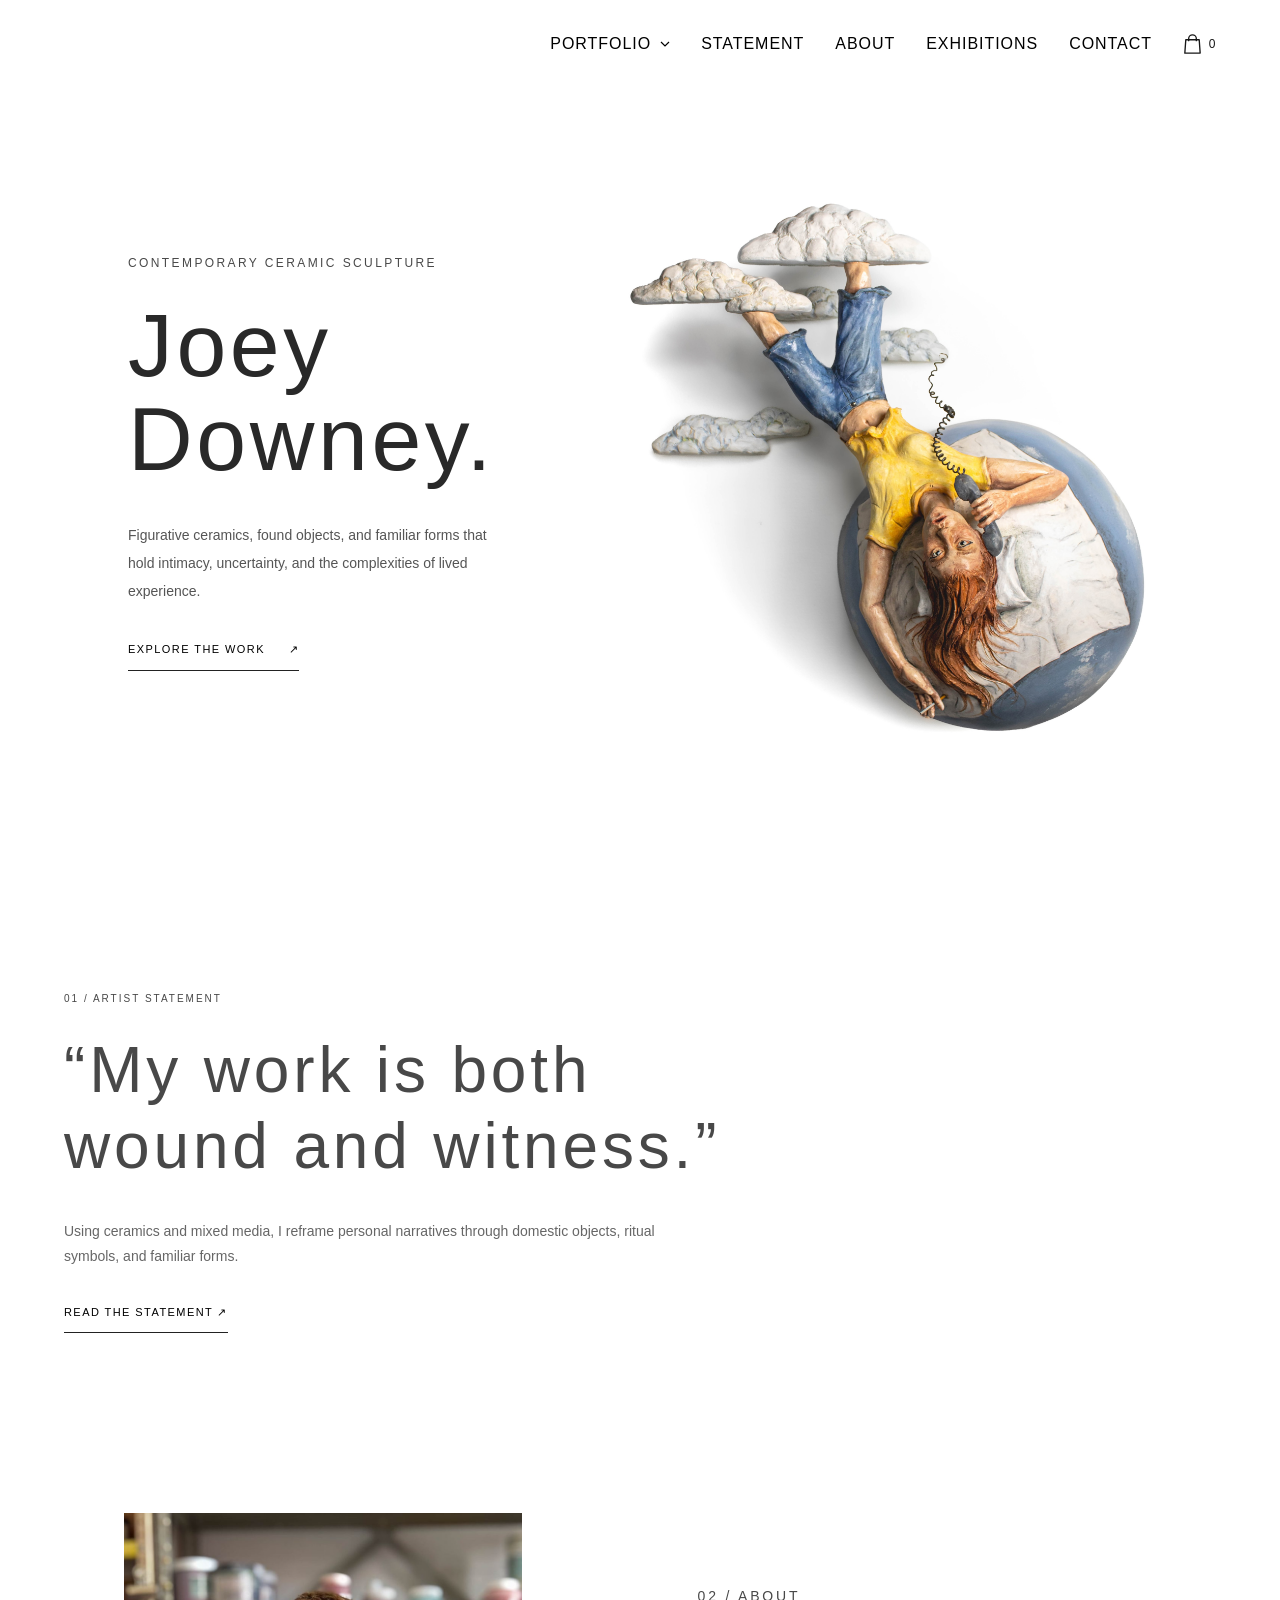
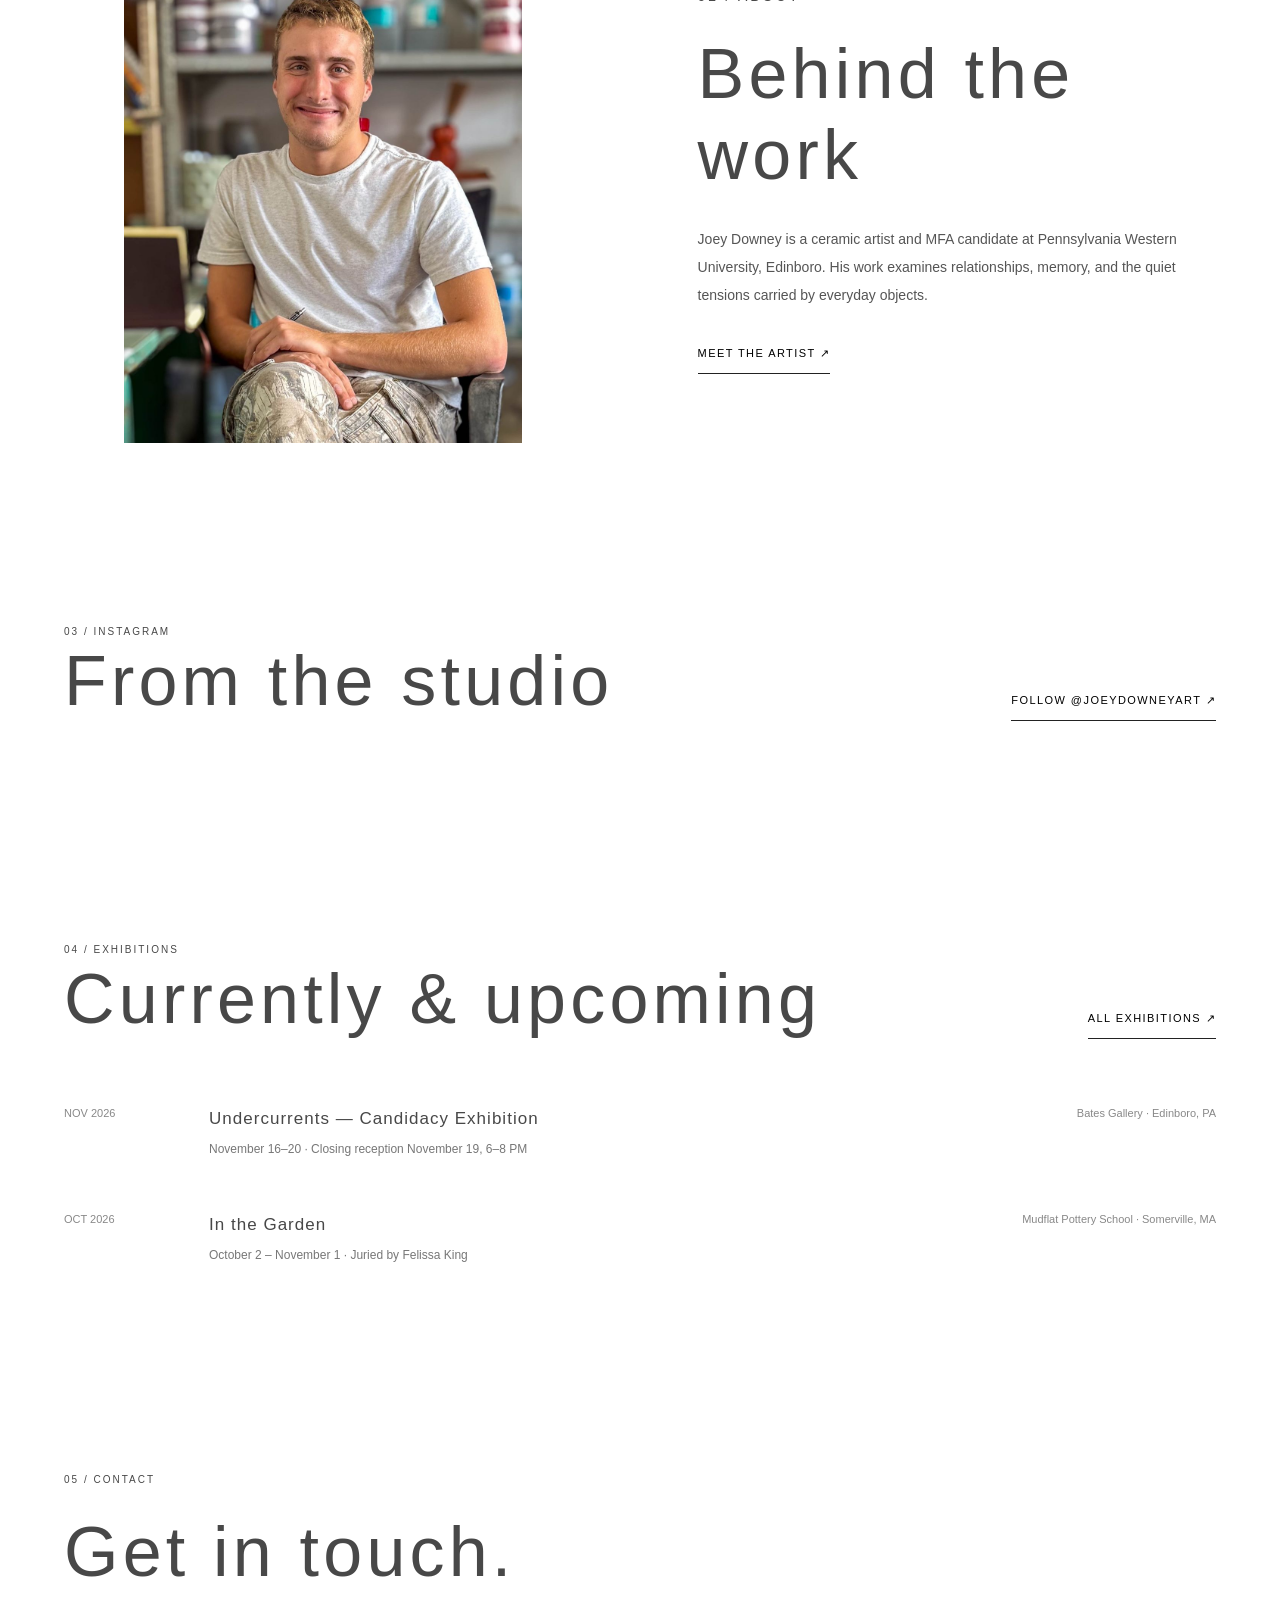
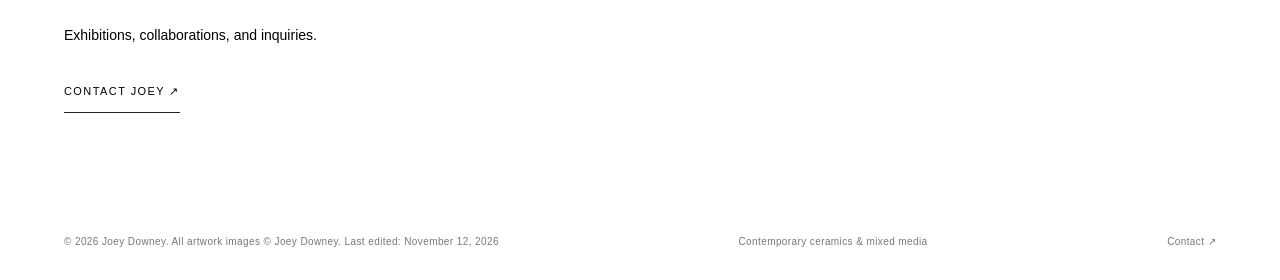
==== commit e9e64873: "Feather Cloud photo edges in homepage rotation" ====
--- a/index.html
+++ b/index.html
@@ -1,7 +1,12 @@
 <!DOCTYPE html>
 <html lang="en"><head><meta charset="utf-8"/><meta content="width=device-width,initial-scale=1" name="viewport"/><meta content="Joey Downey — contemporary ceramic sculpture and mixed-media artist portfolio." name="description"/><title>Home | Joey Downey</title><link rel="icon" type="image/png" sizes="192x192" href="/favicon.png?v=jd-restored-20261031"/><link rel="apple-touch-icon" href="/favicon.png?v=jd-restored-20261031"/><style>500;600&family=Manrope:wght@400;500;600&display=swap');
 :root{--ink:#171717;--muted:#777;--border:#e7e7e7;--white:#fff}*{box-sizing:border-box}html{scroll-behavior:smooth}body{margin:0;background:#fff;color:var(--ink);font-family:Manrope,Arial,sans-serif;font-size:14px;line-height:1.75}a{color:inherit;text-decoration:none}a:hover{opacity:.6}img{display:block;max-width:100%}button{font:inherit}header{height:88px;border-bottom:1px solid var(--border);display:flex;align-items:center;justify-content:space-between;padding:0 5%;background:white;position:sticky;top:0;z-index:10}.brand{font-family:"Helvetica Neue",Helvetica,Arial,sans-serif;font-size:32px;letter-spacing:.06em;font-weight:200}.brand small{display:block;font-size:9px;font-weight:400;letter-spacing:.2em;color:var(--muted);text-transform:uppercase;margin-top:-4px}.nav{display:flex;gap:31px;align-items:center}.nav a{font-family:"Helvetica Neue",Helvetica,Arial,sans-serif;font-size:16px;font-weight:200;letter-spacing:.06em;text-transform:uppercase}.nav a.active{text-decoration:underline;text-underline-offset:7px}.menu{display:none;background:none;border:0;font-size:26px;cursor:pointer}.wrap{width:min(1300px,90%);margin:auto}.eyebrow{text-transform:uppercase;letter-spacing:.2em;font-size:10px;color:var(--muted);margin:0 0 24px}.home-hero{padding-top:80px;padding-bottom:105px;display:grid;grid-template-columns:40% 1fr;gap:6%;align-items:center}.home-hero h1{font-size:clamp(56px,8vw,125px);line-height:1.02;letter-spacing:-.07em;font-weight:400;margin:0 0 35px}.home-hero p.lead{max-width:360px;font-size:14px;color:#555;line-height:2}.home-image{height:610px;overflow:hidden}.home-image img{width:100%;height:100%;object-fit:contain}.arrow-link{display:inline-flex;gap:24px;align-items:center;font-size:11px;text-transform:uppercase;letter-spacing:.13em;border-bottom:1px solid #222;padding-bottom:10px;margin-top:21px}.section{padding:90px 0;border-top:1px solid var(--border)}.section-title{font-size:clamp(35px,5.5vw,70px);font-weight:400;letter-spacing:-.06em;line-height:1.15;margin:0 0 30px}.section-top{display:flex;justify-content:space-between;gap:35px;align-items:end;margin-bottom:40px}.section-top .section-title{margin:0}.section-top p{max-width:320px;color:#666;margin:0}.grid{display:grid;grid-template-columns:repeat(3,minmax(0,1fr));gap:55px 26px}.item img{height:390px;width:100%;object-fit:contain;background:#fff;transition:transform .25s}.item:hover img{transform:scale(1.025)}.item{cursor:pointer}.item-title{font-size:14px;font-weight:500;margin:17px 0 2px}.item-desc{color:#888;font-size:11px;margin:0}.split{display:grid;grid-template-columns:1fr 1fr;gap:10%;align-items:center}.split img{width:100%;height:530px;object-fit:contain}.split-text{max-width:550px}.split-text p{color:#555;line-height:2;font-size:14px}.quote{font-size:clamp(33px,5vw,76px);line-height:1.2;letter-spacing:-.05em;font-weight:400;max-width:950px;margin:0 0 34px}.statement-preview p{color:#666;max-width:640px}.events{border-top:1px solid var(--border)}.event{border-bottom:1px solid var(--border);padding:25px 0;display:grid;grid-template-columns:125px 1fr 235px;gap:20px;align-items:start}.event small,.event .place{color:#888;font-size:11px}.event h3{font-size:17px;font-weight:500;margin:0 0 5px}.event p{margin:0;color:#777;font-size:12px}.event .place{text-align:right}.page-hero{padding-top:85px;padding-bottom:70px}.page-hero h1{font-size:clamp(57px,9vw,125px);line-height:1.05;letter-spacing:-.07em;font-weight:400;margin:0 0 20px}.page-hero p:last-child{max-width:570px;color:#666}.page-body{padding-bottom:110px}.prose{max-width:750px;font-size:16px;color:#484848;line-height:2.2}.prose p{margin:0 0 26px}.prose .quote{color:#171717;font-size:clamp(35px,6vw,78px);margin:0 0 60px}.about-layout{display:grid;grid-template-columns:42% 1fr;gap:9%;align-items:start}.portrait{width:100%;object-fit:cover;max-height:700px}.detail-heading{font-size:24px;font-weight:400;margin:50px 0 14px}.cvline{padding:16px 0;border-top:1px solid var(--border);font-size:13px}.cvline:last-child{border-bottom:1px solid var(--border)}.contact-email{font-size:clamp(27px,4.5vw,64px);letter-spacing:-.055em;overflow-wrap:anywhere;border-bottom:1px solid #222;display:inline-block;margin:45px 0}.contact-links{display:flex;gap:35px;font-size:12px;text-transform:uppercase;letter-spacing:.1em}.end-cta{padding:85px 0;border-top:1px solid var(--border)}.end-cta h2{font-size:clamp(32px,5vw,60px);font-weight:400;letter-spacing:-.055em;margin:0}.footer{border-top:1px solid var(--border);padding:30px 5%;display:flex;justify-content:space-between;gap:25px;color:#777;font-size:10px;letter-spacing:.04em}.lightbox{position:fixed;inset:0;z-index:99;background:rgba(255,255,255,.98);display:none;align-items:center;justify-content:center;flex-direction:column;padding:70px 5% 45px}.lightbox.show{display:flex}.lightbox img{max-width:90vw;max-height:75vh;object-fit:contain}.lightbox p{font-size:12px}.lightbox button{cursor:pointer;background:white;border:1px solid #ddd;padding:8px 15px}.lightbox .close{position:absolute;right:5%;top:25px;border:0;font-size:25px}.lightbox-controls{display:flex;gap:15px}@media(max-width:850px){header{height:72px}.menu{display:block}.nav{display:none;position:absolute;top:72px;left:0;right:0;flex-direction:column;align-items:flex-start;background:white;padding:24px 5%;border-bottom:1px solid #eee}.nav.open{display:flex}.home-hero{grid-template-columns:1fr;padding-top:50px;gap:35px}.home-image{height:480px}.grid{grid-template-columns:repeat(2,1fr)}.split,.about-layout{grid-template-columns:1fr;gap:35px}.split img{height:460px}.event{grid-template-columns:90px 1fr}.event .place{text-align:left;grid-column:2}.section{padding:70px 0}}@media(max-width:540px){.grid{grid-template-columns:1fr}.item img{height:440px}.section-top{display:block}.section-top p{margin-top:20px}.footer{flex-direction:column}.home-image{height:380px}.page-hero{padding-top:55px}.about-layout .portrait{max-height:470px}}
-.lightbox-images{display:flex;align-items:center;justify-content:center;gap:24px;width:100%;min-height:0}.lightbox-images img{min-width:0;max-width:100%;max-height:72vh;object-fit:contain}.lightbox-images.has-detail img{width:calc(50% - 12px)}.lightbox-images img[hidden]{display:none}@media(max-width:600px){.lightbox{overflow-y:auto}.lightbox-images.has-detail{flex-direction:column;gap:16px}.lightbox-images.has-detail img{width:100%;max-height:34vh}.lightbox-images:not(.has-detail) img{max-height:70vh}}#lb-caption{width:100%;max-width:900px;text-align:center;flex-shrink:0}#lb-title{font-weight:500;margin:14px 0 4px}#lb-details{font-size:12px;line-height:1.65;margin:0}#lb-details[hidden]{display:none}.lightbox{overflow-y:auto}.lightbox-images{flex:1;min-height:0}.lightbox-images img{max-height:60vh}@media(max-width:600px){.lightbox-images.has-detail img{max-height:27vh}.lightbox-images:not(.has-detail) img{max-height:55vh}}.page-hero h1,.home-hero h1{font-size:clamp(42px,6vw,76px);color:var(--ink)}h1,h2,h3,h4,h5,h6,p.eyebrow{color:var(--ink)}.page-hero h1,.home-hero h1,h1,h2,h3,h4,h5,h6,p.eyebrow{color:#484848}</style><style id="heading-typography">h1,h2,h3,h4,h5,h6{font-family:"Helvetica Neue",Helvetica,Arial,sans-serif!important;font-weight:200!important;letter-spacing:.06em!important}</style><style id="back-to-top-styles">.back-to-top{position:fixed;right:24px;bottom:24px;z-index:20;display:inline-flex;align-items:center;gap:10px;padding:12px 16px;border:1px solid #d9d9d9;background:#fff;color:#171717;box-shadow:0 2px 12px #0000000d;font:inherit;font-size:11px;letter-spacing:.06em;cursor:pointer}.back-to-top[hidden]{display:none}.back-to-top:hover{background:#f4f4f4}.back-to-top:focus-visible{outline:2px solid #171717;outline-offset:3px}@media(max-width:540px){.back-to-top{right:16px;bottom:16px}}</style><style id="mobile-header">@media(max-width:850px){header>.brand{display:none}header{justify-content:flex-end}}</style><style id="mobile-home-spacing">@media(max-width:850px){body.home-page>header{position:absolute;top:0;left:0;right:0;height:0;padding:0;border:0;background:transparent}body.home-page>header>.menu{position:absolute;top:6px;right:5%;padding:0;line-height:32px}body.home-page>header>.nav{top:44px}.home-page .home-hero{padding-top:64px}.home-page .home-hero .eyebrow{padding-right:42px}}</style><style id="desktop-home-intro">@media(min-width:851px){.home-hero{min-height:calc(100svh - 88px);padding-top:32px;padding-bottom:32px}.home-hero>div:first-child{transform:translateX(24px)}.home-image{height:clamp(320px,calc(100svh - 152px),610px);transform:translateY(-40px)}}</style><style id="home-header-spacing">@media(min-width:851px){.home-page>header{height:88px;justify-content:flex-end}.home-page .home-hero{min-height:calc(100svh - 88px)}.home-page .home-hero>div:first-child{transform:translate(24px,-32px)}}@media(max-width:850px){.home-page .home-hero{padding-top:48px}}</style><style id="desktop-hero-presence">@media(min-width:851px){.home-page .home-hero>div:first-child{transform:translate(clamp(40px,5vw,72px),-32px)}.home-page .home-hero h1{font-size:clamp(56px,7vw,96px);line-height:1.05;letter-spacing:.04em!important;color:#292929}}</style><style id="home-eyebrow-size">.home-page .home-hero .eyebrow{font-size:12px}</style><style id="mobile-home-name">@media(max-width:850px){.home-page .home-hero h1{font-size:clamp(52px,13vw,70px);font-weight:200!important}}</style><style id="home-transition-pending">.home-nav-pending header>.brand,.home-nav-pending .nav a{opacity:0}@media(prefers-reduced-motion:reduce){.home-nav-pending header>.brand,.home-nav-pending .nav a{opacity:1}}</style><link rel="stylesheet" href="navigation.css?v=1"/><script src="navigation.js?v=3"></script><link rel="stylesheet" href="shop.css?v=7"/><script defer src="shop-catalog.js?v=1"></script><script defer src="shop.js?v=6"></script></head><body class="home-page"><header><button aria-expanded="false" aria-label="Toggle menu" class="menu">☰</button><nav class="nav"><details class="portfolio-menu"><summary>Portfolio <svg aria-hidden="true" width="10" height="6" viewBox="0 0 10 6" fill="none"><path d="m1 1 4 4 4-4" stroke="currentColor" stroke-width="1.2"/></svg></summary><div class="portfolio-options"><a href="portfolio.html">Portfolio</a><a href="a-childs-idea-of-rescue.html">A Child’s Idea of Rescue</a></div></details><a class="" href="statement.html">Statement</a><a class="" href="about.html">About</a><a class="" href="exhibitions.html">Exhibitions</a><a class="" href="contact.html">Contact</a></nav></header><main><section class="home-hero wrap"><div><p class="eyebrow">Contemporary ceramic sculpture</p><h1>Joey<br/>Downey.</h1><p class="lead">Figurative ceramics, found objects, and familiar forms that hold intimacy, uncertainty, and the complexities of lived experience.</p><a class="arrow-link" href="portfolio.html">Explore the work <span>↗︎</span></a></div><div class="home-image"><img id="home-artwork" alt="Grounded by Joey Downey" src="assets/grounded.jpg?v=a87fc1a" fetchpriority="high"/></div><script>(()=>{
+.lightbox-images{display:flex;align-items:center;justify-content:center;gap:24px;width:100%;min-height:0}.lightbox-images img{min-width:0;max-width:100%;max-height:72vh;object-fit:contain}.lightbox-images.has-detail img{width:calc(50% - 12px)}.lightbox-images img[hidden]{display:none}@media(max-width:600px){.lightbox{overflow-y:auto}.lightbox-images.has-detail{flex-direction:column;gap:16px}.lightbox-images.has-detail img{width:100%;max-height:34vh}.lightbox-images:not(.has-detail) img{max-height:70vh}}#lb-caption{width:100%;max-width:900px;text-align:center;flex-shrink:0}#lb-title{font-weight:500;margin:14px 0 4px}#lb-details{font-size:12px;line-height:1.65;margin:0}#lb-details[hidden]{display:none}.lightbox{overflow-y:auto}.lightbox-images{flex:1;min-height:0}.lightbox-images img{max-height:60vh}@media(max-width:600px){.lightbox-images.has-detail img{max-height:27vh}.lightbox-images:not(.has-detail) img{max-height:55vh}}.page-hero h1,.home-hero h1{font-size:clamp(42px,6vw,76px);color:var(--ink)}h1,h2,h3,h4,h5,h6,p.eyebrow{color:var(--ink)}.page-hero h1,.home-hero h1,h1,h2,h3,h4,h5,h6,p.eyebrow{color:#484848}</style><style id="heading-typography">h1,h2,h3,h4,h5,h6{font-family:"Helvetica Neue",Helvetica,Arial,sans-serif!important;font-weight:200!important;letter-spacing:.06em!important}</style><style id="back-to-top-styles">.back-to-top{position:fixed;right:24px;bottom:24px;z-index:20;display:inline-flex;align-items:center;gap:10px;padding:12px 16px;border:1px solid #d9d9d9;background:#fff;color:#171717;box-shadow:0 2px 12px #0000000d;font:inherit;font-size:11px;letter-spacing:.06em;cursor:pointer}.back-to-top[hidden]{display:none}.back-to-top:hover{background:#f4f4f4}.back-to-top:focus-visible{outline:2px solid #171717;outline-offset:3px}@media(max-width:540px){.back-to-top{right:16px;bottom:16px}}</style><style id="mobile-header">@media(max-width:850px){header>.brand{display:none}header{justify-content:flex-end}}</style><style id="mobile-home-spacing">@media(max-width:850px){body.home-page>header{position:absolute;top:0;left:0;right:0;height:0;padding:0;border:0;background:transparent}body.home-page>header>.menu{position:absolute;top:6px;right:5%;padding:0;line-height:32px}body.home-page>header>.nav{top:44px}.home-page .home-hero{padding-top:64px}.home-page .home-hero .eyebrow{padding-right:42px}}</style><style id="desktop-home-intro">@media(min-width:851px){.home-hero{min-height:calc(100svh - 88px);padding-top:32px;padding-bottom:32px}.home-hero>div:first-child{transform:translateX(24px)}.home-image{height:clamp(320px,calc(100svh - 152px),610px);transform:translateY(-40px)}}</style><style id="home-header-spacing">@media(min-width:851px){.home-page>header{height:88px;justify-content:flex-end}.home-page .home-hero{min-height:calc(100svh - 88px)}.home-page .home-hero>div:first-child{transform:translate(24px,-32px)}}@media(max-width:850px){.home-page .home-hero{padding-top:48px}}</style><style id="desktop-hero-presence">@media(min-width:851px){.home-page .home-hero>div:first-child{transform:translate(clamp(40px,5vw,72px),-32px)}.home-page .home-hero h1{font-size:clamp(56px,7vw,96px);line-height:1.05;letter-spacing:.04em!important;color:#292929}}</style><style id="home-eyebrow-size">.home-page .home-hero .eyebrow{font-size:12px}</style><style id="mobile-home-name">@media(max-width:850px){.home-page .home-hero h1{font-size:clamp(52px,13vw,70px);font-weight:200!important}}</style><style id="home-transition-pending">.home-nav-pending header>.brand,.home-nav-pending .nav a{opacity:0}@media(prefers-reduced-motion:reduce){.home-nav-pending header>.brand,.home-nav-pending .nav a{opacity:1}}</style><link rel="stylesheet" href="navigation.css?v=1"/><script src="navigation.js?v=3"></script><link rel="stylesheet" href="shop.css?v=7"/><script defer src="shop-catalog.js?v=1"></script><script defer src="shop.js?v=6"></script><style>
+#home-artwork[src^="assets/mugs-cups/cloud.jpg"]{
+  mask-image:linear-gradient(to right,transparent,#000 3%,#000 97%,transparent),linear-gradient(to bottom,transparent,#000 3%,#000 97%,transparent);
+  mask-composite:intersect;
+}
+</style></head><body class="home-page"><header><button aria-expanded="false" aria-label="Toggle menu" class="menu">☰</button><nav class="nav"><details class="portfolio-menu"><summary>Portfolio <svg aria-hidden="true" width="10" height="6" viewBox="0 0 10 6" fill="none"><path d="m1 1 4 4 4-4" stroke="currentColor" stroke-width="1.2"/></svg></summary><div class="portfolio-options"><a href="portfolio.html">Portfolio</a><a href="a-childs-idea-of-rescue.html">A Child’s Idea of Rescue</a></div></details><a class="" href="statement.html">Statement</a><a class="" href="about.html">About</a><a class="" href="exhibitions.html">Exhibitions</a><a class="" href="contact.html">Contact</a></nav></header><main><section class="home-hero wrap"><div><p class="eyebrow">Contemporary ceramic sculpture</p><h1>Joey<br/>Downey.</h1><p class="lead">Figurative ceramics, found objects, and familiar forms that hold intimacy, uncertainty, and the complexities of lived experience.</p><a class="arrow-link" href="portfolio.html">Explore the work <span>↗︎</span></a></div><div class="home-image"><img id="home-artwork" alt="Grounded by Joey Downey" src="assets/grounded.jpg?v=a87fc1a" fetchpriority="high"/></div><script>(()=>{
   const image=document.getElementById('home-artwork');
   if(!image)return;
   const artworks=[
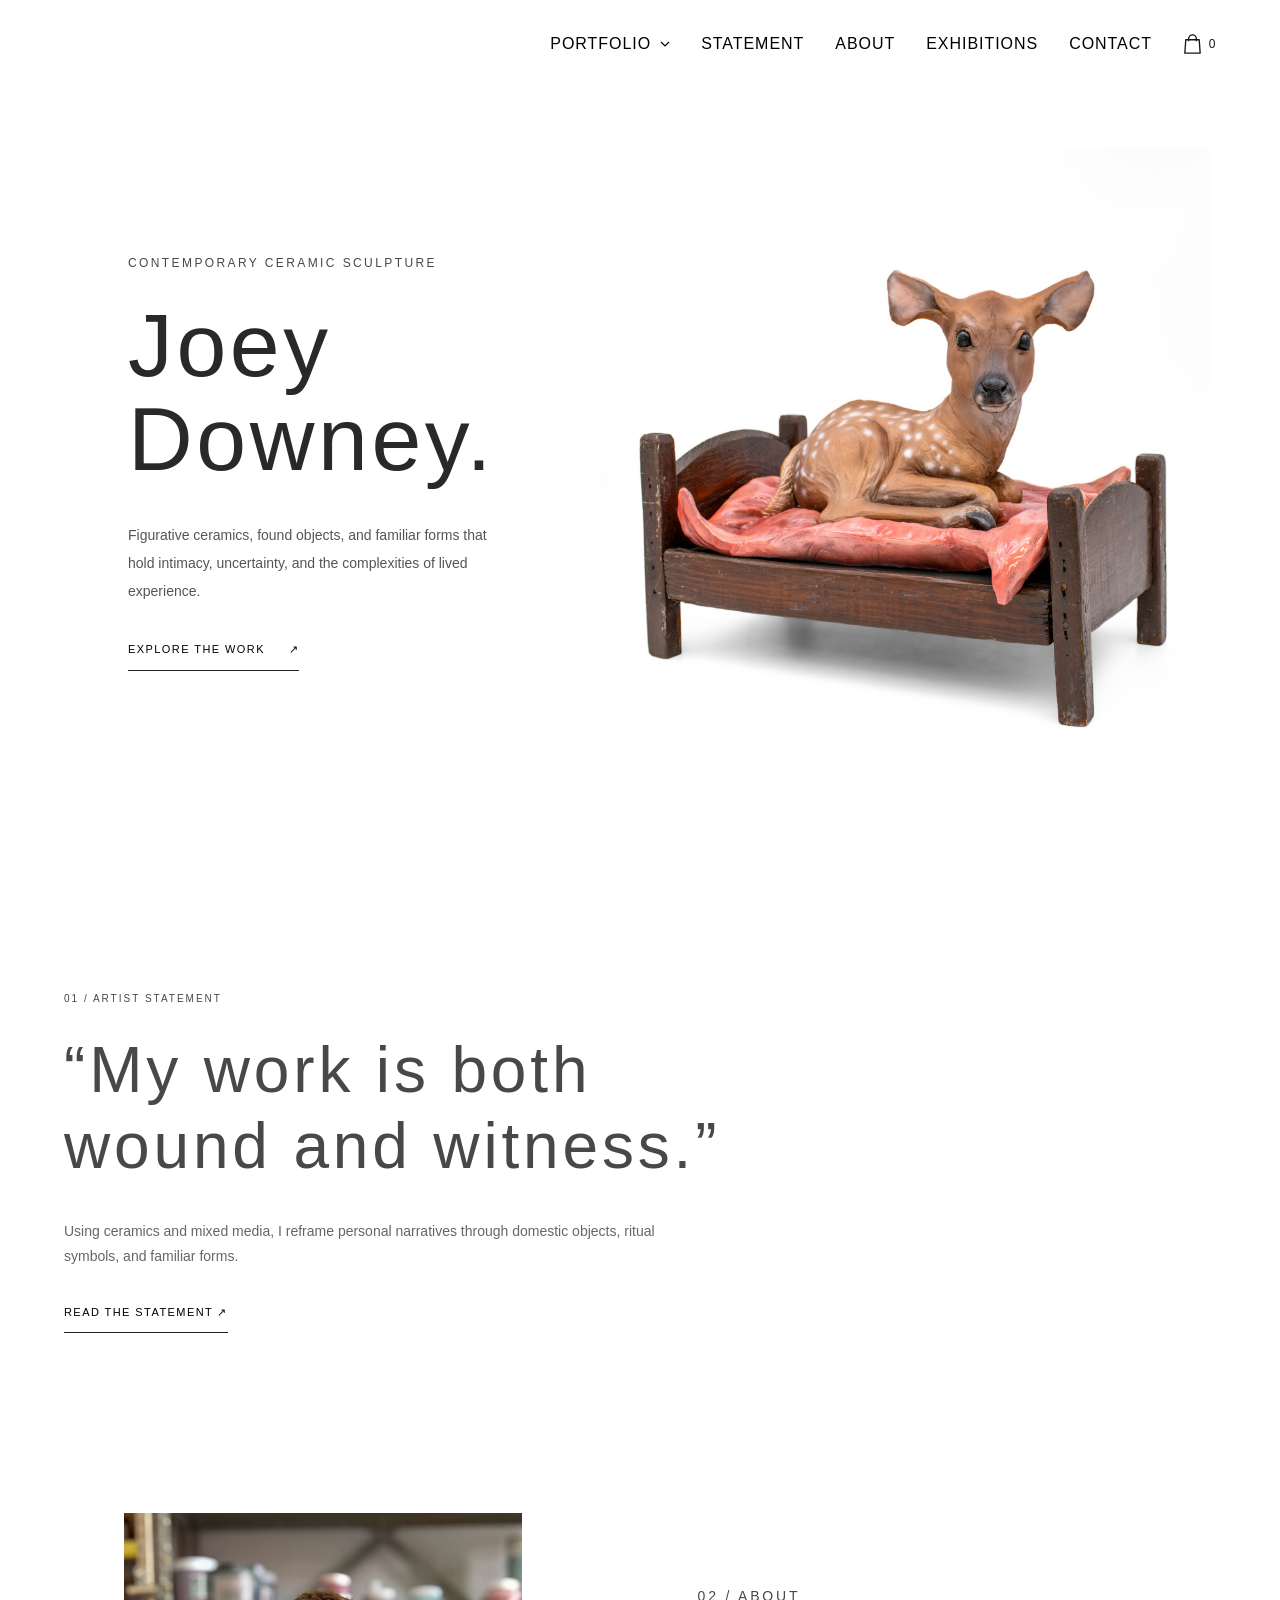
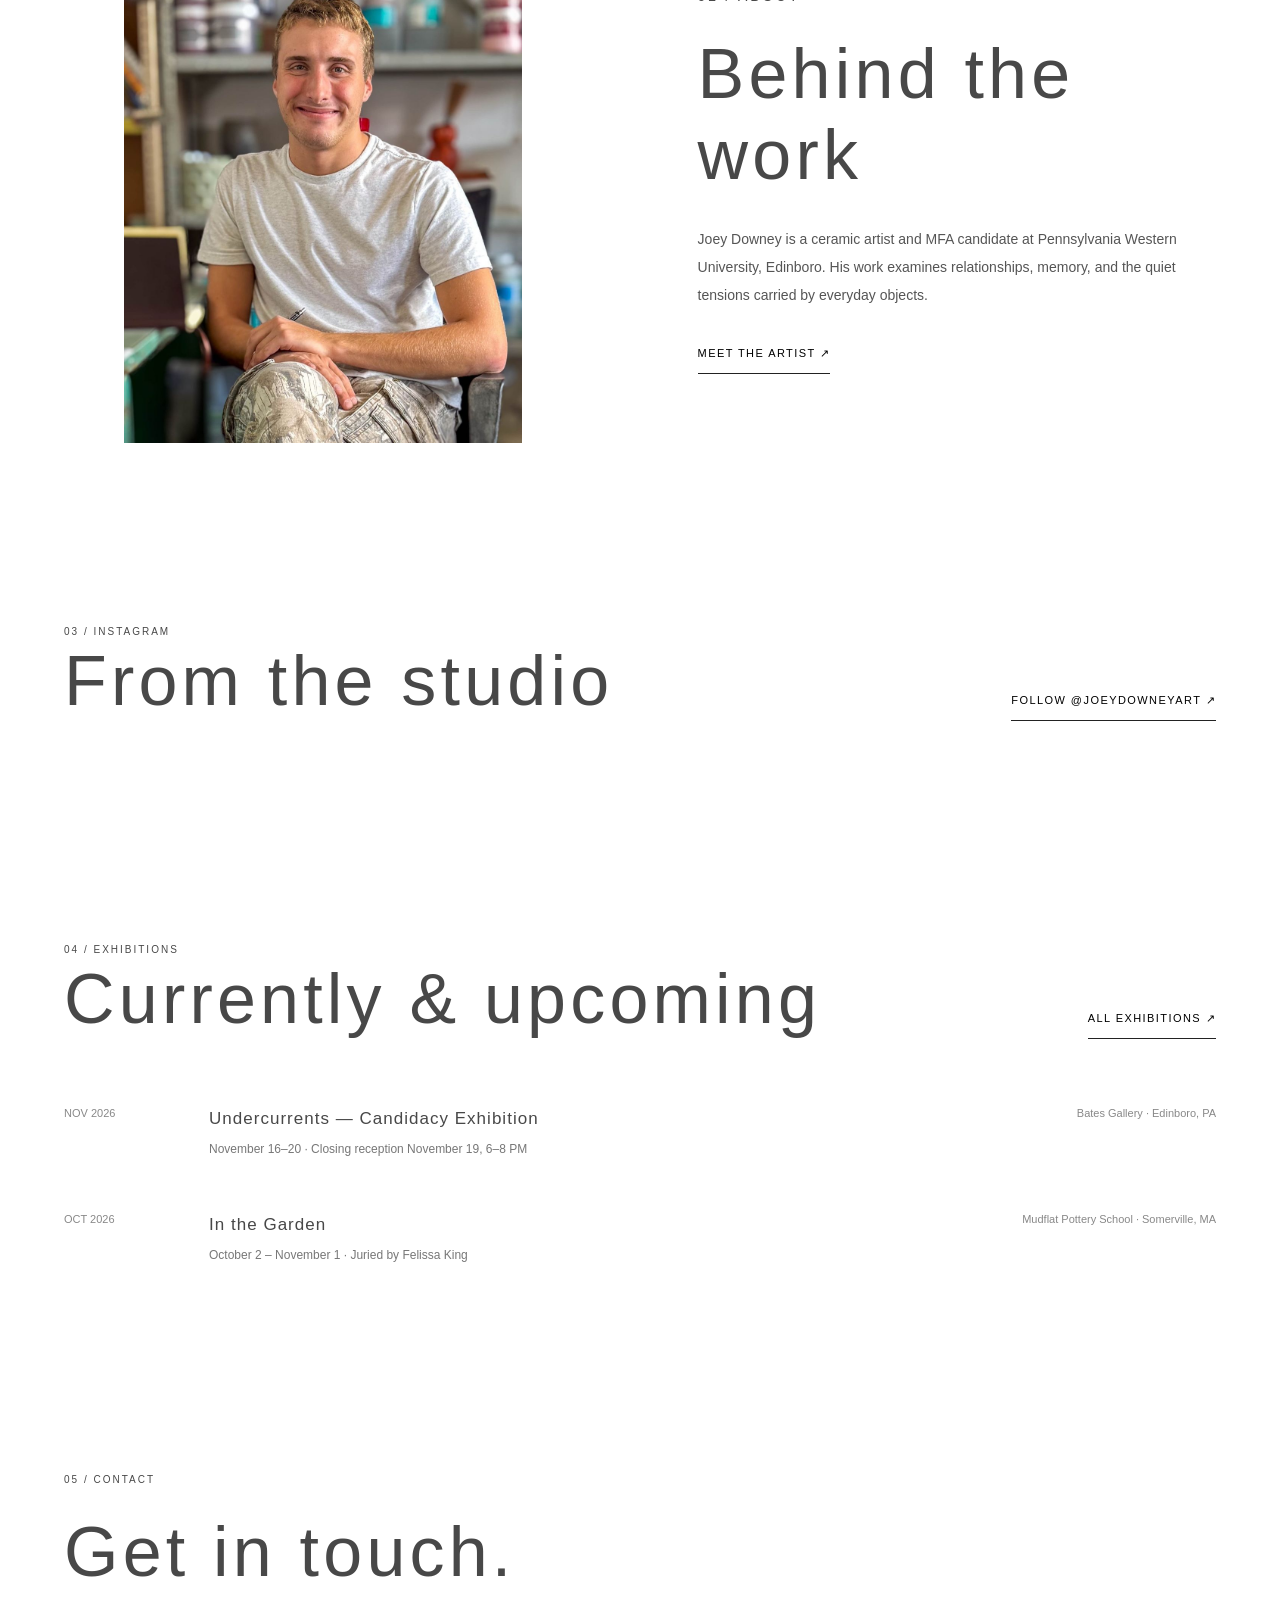
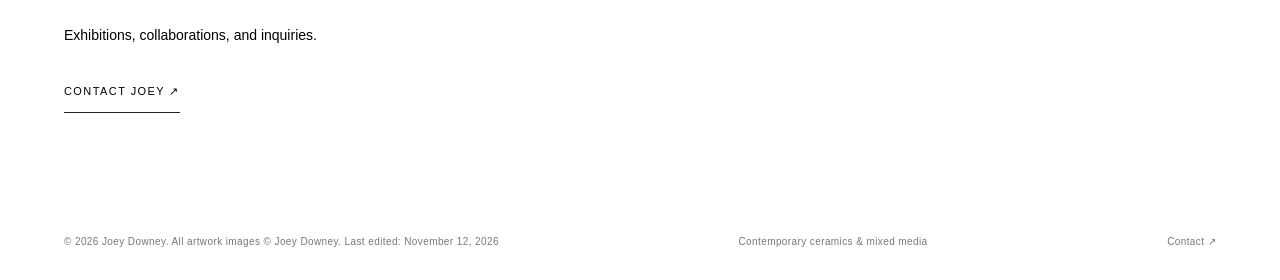
==== commit e5ff4cf6: "Apply homepage Cloud feather to actual photo bounds" ====
--- a/index.html
+++ b/index.html
@@ -3,6 +3,15 @@
 :root{--ink:#171717;--muted:#777;--border:#e7e7e7;--white:#fff}*{box-sizing:border-box}html{scroll-behavior:smooth}body{margin:0;background:#fff;color:var(--ink);font-family:Manrope,Arial,sans-serif;font-size:14px;line-height:1.75}a{color:inherit;text-decoration:none}a:hover{opacity:.6}img{display:block;max-width:100%}button{font:inherit}header{height:88px;border-bottom:1px solid var(--border);display:flex;align-items:center;justify-content:space-between;padding:0 5%;background:white;position:sticky;top:0;z-index:10}.brand{font-family:"Helvetica Neue",Helvetica,Arial,sans-serif;font-size:32px;letter-spacing:.06em;font-weight:200}.brand small{display:block;font-size:9px;font-weight:400;letter-spacing:.2em;color:var(--muted);text-transform:uppercase;margin-top:-4px}.nav{display:flex;gap:31px;align-items:center}.nav a{font-family:"Helvetica Neue",Helvetica,Arial,sans-serif;font-size:16px;font-weight:200;letter-spacing:.06em;text-transform:uppercase}.nav a.active{text-decoration:underline;text-underline-offset:7px}.menu{display:none;background:none;border:0;font-size:26px;cursor:pointer}.wrap{width:min(1300px,90%);margin:auto}.eyebrow{text-transform:uppercase;letter-spacing:.2em;font-size:10px;color:var(--muted);margin:0 0 24px}.home-hero{padding-top:80px;padding-bottom:105px;display:grid;grid-template-columns:40% 1fr;gap:6%;align-items:center}.home-hero h1{font-size:clamp(56px,8vw,125px);line-height:1.02;letter-spacing:-.07em;font-weight:400;margin:0 0 35px}.home-hero p.lead{max-width:360px;font-size:14px;color:#555;line-height:2}.home-image{height:610px;overflow:hidden}.home-image img{width:100%;height:100%;object-fit:contain}.arrow-link{display:inline-flex;gap:24px;align-items:center;font-size:11px;text-transform:uppercase;letter-spacing:.13em;border-bottom:1px solid #222;padding-bottom:10px;margin-top:21px}.section{padding:90px 0;border-top:1px solid var(--border)}.section-title{font-size:clamp(35px,5.5vw,70px);font-weight:400;letter-spacing:-.06em;line-height:1.15;margin:0 0 30px}.section-top{display:flex;justify-content:space-between;gap:35px;align-items:end;margin-bottom:40px}.section-top .section-title{margin:0}.section-top p{max-width:320px;color:#666;margin:0}.grid{display:grid;grid-template-columns:repeat(3,minmax(0,1fr));gap:55px 26px}.item img{height:390px;width:100%;object-fit:contain;background:#fff;transition:transform .25s}.item:hover img{transform:scale(1.025)}.item{cursor:pointer}.item-title{font-size:14px;font-weight:500;margin:17px 0 2px}.item-desc{color:#888;font-size:11px;margin:0}.split{display:grid;grid-template-columns:1fr 1fr;gap:10%;align-items:center}.split img{width:100%;height:530px;object-fit:contain}.split-text{max-width:550px}.split-text p{color:#555;line-height:2;font-size:14px}.quote{font-size:clamp(33px,5vw,76px);line-height:1.2;letter-spacing:-.05em;font-weight:400;max-width:950px;margin:0 0 34px}.statement-preview p{color:#666;max-width:640px}.events{border-top:1px solid var(--border)}.event{border-bottom:1px solid var(--border);padding:25px 0;display:grid;grid-template-columns:125px 1fr 235px;gap:20px;align-items:start}.event small,.event .place{color:#888;font-size:11px}.event h3{font-size:17px;font-weight:500;margin:0 0 5px}.event p{margin:0;color:#777;font-size:12px}.event .place{text-align:right}.page-hero{padding-top:85px;padding-bottom:70px}.page-hero h1{font-size:clamp(57px,9vw,125px);line-height:1.05;letter-spacing:-.07em;font-weight:400;margin:0 0 20px}.page-hero p:last-child{max-width:570px;color:#666}.page-body{padding-bottom:110px}.prose{max-width:750px;font-size:16px;color:#484848;line-height:2.2}.prose p{margin:0 0 26px}.prose .quote{color:#171717;font-size:clamp(35px,6vw,78px);margin:0 0 60px}.about-layout{display:grid;grid-template-columns:42% 1fr;gap:9%;align-items:start}.portrait{width:100%;object-fit:cover;max-height:700px}.detail-heading{font-size:24px;font-weight:400;margin:50px 0 14px}.cvline{padding:16px 0;border-top:1px solid var(--border);font-size:13px}.cvline:last-child{border-bottom:1px solid var(--border)}.contact-email{font-size:clamp(27px,4.5vw,64px);letter-spacing:-.055em;overflow-wrap:anywhere;border-bottom:1px solid #222;display:inline-block;margin:45px 0}.contact-links{display:flex;gap:35px;font-size:12px;text-transform:uppercase;letter-spacing:.1em}.end-cta{padding:85px 0;border-top:1px solid var(--border)}.end-cta h2{font-size:clamp(32px,5vw,60px);font-weight:400;letter-spacing:-.055em;margin:0}.footer{border-top:1px solid var(--border);padding:30px 5%;display:flex;justify-content:space-between;gap:25px;color:#777;font-size:10px;letter-spacing:.04em}.lightbox{position:fixed;inset:0;z-index:99;background:rgba(255,255,255,.98);display:none;align-items:center;justify-content:center;flex-direction:column;padding:70px 5% 45px}.lightbox.show{display:flex}.lightbox img{max-width:90vw;max-height:75vh;object-fit:contain}.lightbox p{font-size:12px}.lightbox button{cursor:pointer;background:white;border:1px solid #ddd;padding:8px 15px}.lightbox .close{position:absolute;right:5%;top:25px;border:0;font-size:25px}.lightbox-controls{display:flex;gap:15px}@media(max-width:850px){header{height:72px}.menu{display:block}.nav{display:none;position:absolute;top:72px;left:0;right:0;flex-direction:column;align-items:flex-start;background:white;padding:24px 5%;border-bottom:1px solid #eee}.nav.open{display:flex}.home-hero{grid-template-columns:1fr;padding-top:50px;gap:35px}.home-image{height:480px}.grid{grid-template-columns:repeat(2,1fr)}.split,.about-layout{grid-template-columns:1fr;gap:35px}.split img{height:460px}.event{grid-template-columns:90px 1fr}.event .place{text-align:left;grid-column:2}.section{padding:70px 0}}@media(max-width:540px){.grid{grid-template-columns:1fr}.item img{height:440px}.section-top{display:block}.section-top p{margin-top:20px}.footer{flex-direction:column}.home-image{height:380px}.page-hero{padding-top:55px}.about-layout .portrait{max-height:470px}}
 .lightbox-images{display:flex;align-items:center;justify-content:center;gap:24px;width:100%;min-height:0}.lightbox-images img{min-width:0;max-width:100%;max-height:72vh;object-fit:contain}.lightbox-images.has-detail img{width:calc(50% - 12px)}.lightbox-images img[hidden]{display:none}@media(max-width:600px){.lightbox{overflow-y:auto}.lightbox-images.has-detail{flex-direction:column;gap:16px}.lightbox-images.has-detail img{width:100%;max-height:34vh}.lightbox-images:not(.has-detail) img{max-height:70vh}}#lb-caption{width:100%;max-width:900px;text-align:center;flex-shrink:0}#lb-title{font-weight:500;margin:14px 0 4px}#lb-details{font-size:12px;line-height:1.65;margin:0}#lb-details[hidden]{display:none}.lightbox{overflow-y:auto}.lightbox-images{flex:1;min-height:0}.lightbox-images img{max-height:60vh}@media(max-width:600px){.lightbox-images.has-detail img{max-height:27vh}.lightbox-images:not(.has-detail) img{max-height:55vh}}.page-hero h1,.home-hero h1{font-size:clamp(42px,6vw,76px);color:var(--ink)}h1,h2,h3,h4,h5,h6,p.eyebrow{color:var(--ink)}.page-hero h1,.home-hero h1,h1,h2,h3,h4,h5,h6,p.eyebrow{color:#484848}</style><style id="heading-typography">h1,h2,h3,h4,h5,h6{font-family:"Helvetica Neue",Helvetica,Arial,sans-serif!important;font-weight:200!important;letter-spacing:.06em!important}</style><style id="back-to-top-styles">.back-to-top{position:fixed;right:24px;bottom:24px;z-index:20;display:inline-flex;align-items:center;gap:10px;padding:12px 16px;border:1px solid #d9d9d9;background:#fff;color:#171717;box-shadow:0 2px 12px #0000000d;font:inherit;font-size:11px;letter-spacing:.06em;cursor:pointer}.back-to-top[hidden]{display:none}.back-to-top:hover{background:#f4f4f4}.back-to-top:focus-visible{outline:2px solid #171717;outline-offset:3px}@media(max-width:540px){.back-to-top{right:16px;bottom:16px}}</style><style id="mobile-header">@media(max-width:850px){header>.brand{display:none}header{justify-content:flex-end}}</style><style id="mobile-home-spacing">@media(max-width:850px){body.home-page>header{position:absolute;top:0;left:0;right:0;height:0;padding:0;border:0;background:transparent}body.home-page>header>.menu{position:absolute;top:6px;right:5%;padding:0;line-height:32px}body.home-page>header>.nav{top:44px}.home-page .home-hero{padding-top:64px}.home-page .home-hero .eyebrow{padding-right:42px}}</style><style id="desktop-home-intro">@media(min-width:851px){.home-hero{min-height:calc(100svh - 88px);padding-top:32px;padding-bottom:32px}.home-hero>div:first-child{transform:translateX(24px)}.home-image{height:clamp(320px,calc(100svh - 152px),610px);transform:translateY(-40px)}}</style><style id="home-header-spacing">@media(min-width:851px){.home-page>header{height:88px;justify-content:flex-end}.home-page .home-hero{min-height:calc(100svh - 88px)}.home-page .home-hero>div:first-child{transform:translate(24px,-32px)}}@media(max-width:850px){.home-page .home-hero{padding-top:48px}}</style><style id="desktop-hero-presence">@media(min-width:851px){.home-page .home-hero>div:first-child{transform:translate(clamp(40px,5vw,72px),-32px)}.home-page .home-hero h1{font-size:clamp(56px,7vw,96px);line-height:1.05;letter-spacing:.04em!important;color:#292929}}</style><style id="home-eyebrow-size">.home-page .home-hero .eyebrow{font-size:12px}</style><style id="mobile-home-name">@media(max-width:850px){.home-page .home-hero h1{font-size:clamp(52px,13vw,70px);font-weight:200!important}}</style><style id="home-transition-pending">.home-nav-pending header>.brand,.home-nav-pending .nav a{opacity:0}@media(prefers-reduced-motion:reduce){.home-nav-pending header>.brand,.home-nav-pending .nav a{opacity:1}}</style><link rel="stylesheet" href="navigation.css?v=1"/><script src="navigation.js?v=3"></script><link rel="stylesheet" href="shop.css?v=7"/><script defer src="shop-catalog.js?v=1"></script><script defer src="shop.js?v=6"></script><style>
 #home-artwork[src^="assets/mugs-cups/cloud.jpg"]{
+  display:block;
+  position:relative;
+  top:50%;
+  translate:0 -50%;
+  width:auto;
+  height:auto;
+  max-width:100%;
+  max-height:100%;
+  margin-inline:auto;
   mask-image:linear-gradient(to right,transparent,#000 3%,#000 97%,transparent),linear-gradient(to bottom,transparent,#000 3%,#000 97%,transparent);
   mask-composite:intersect;
 }
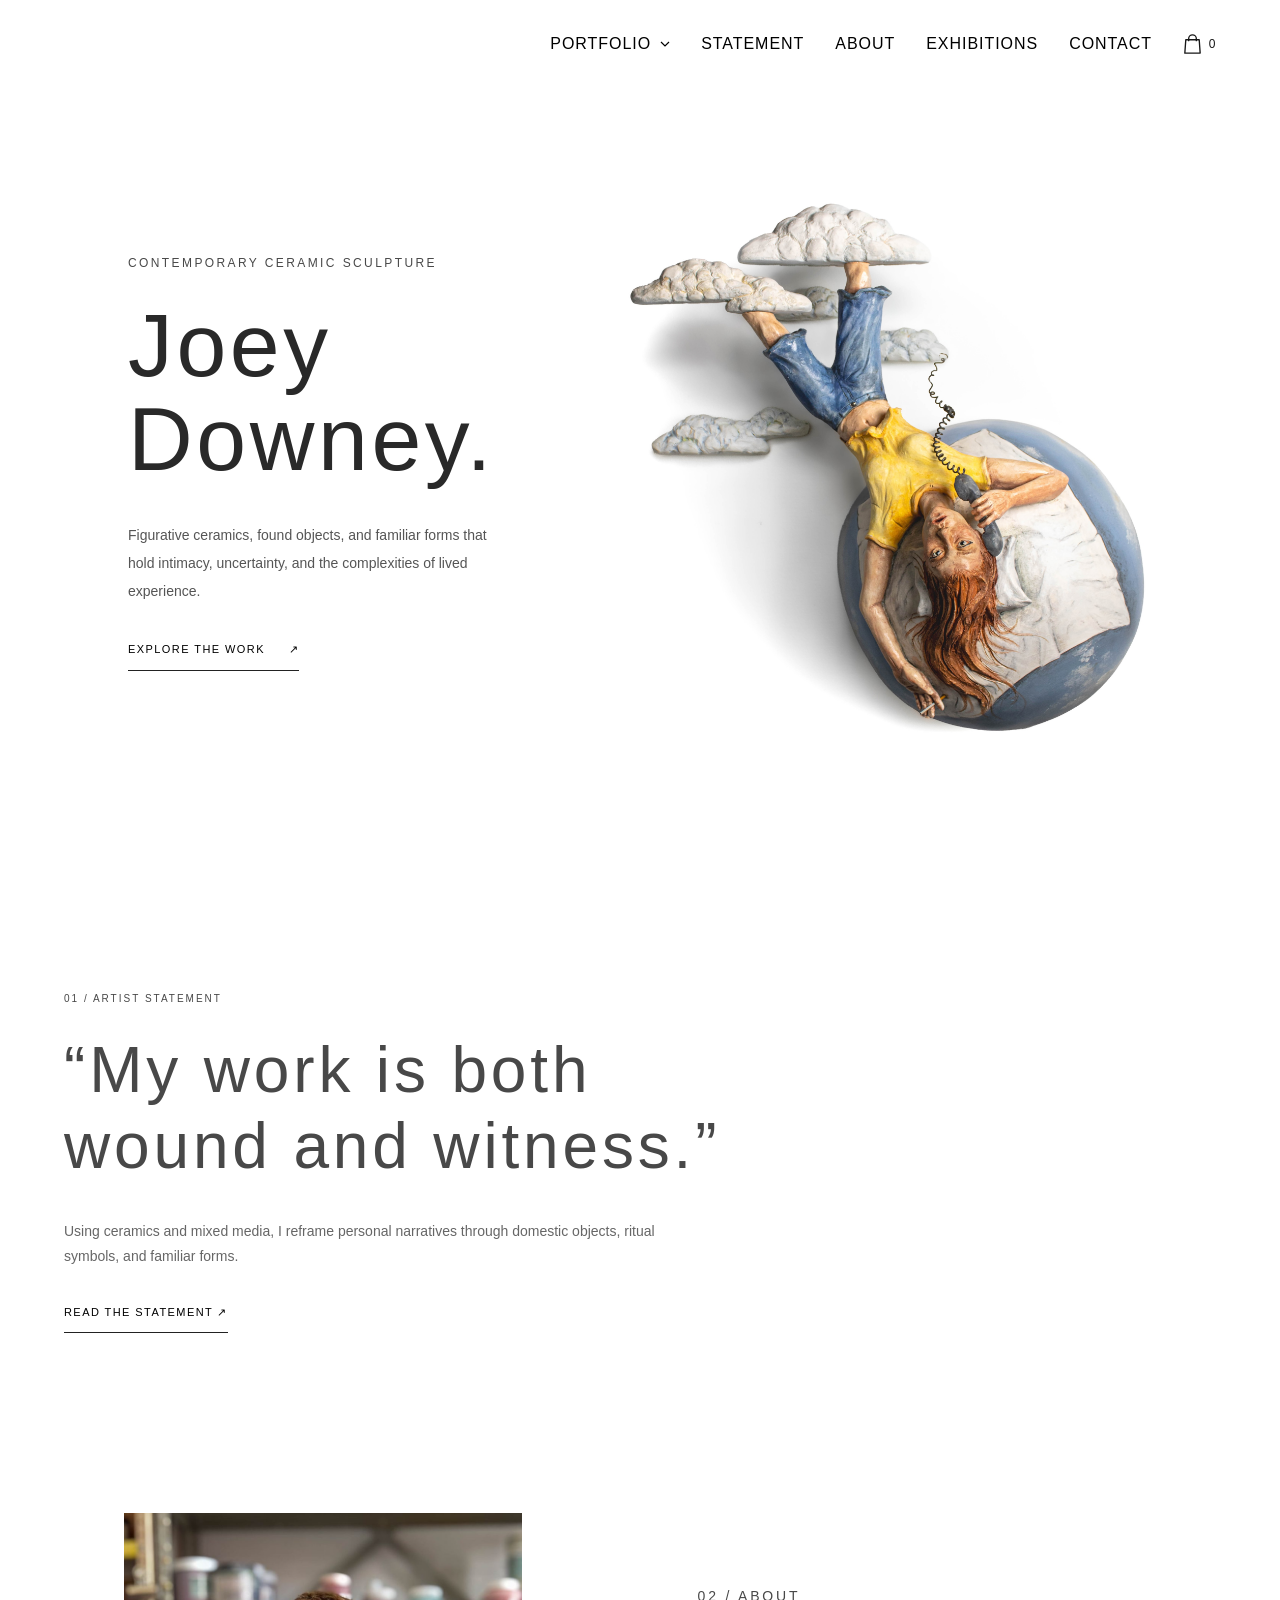
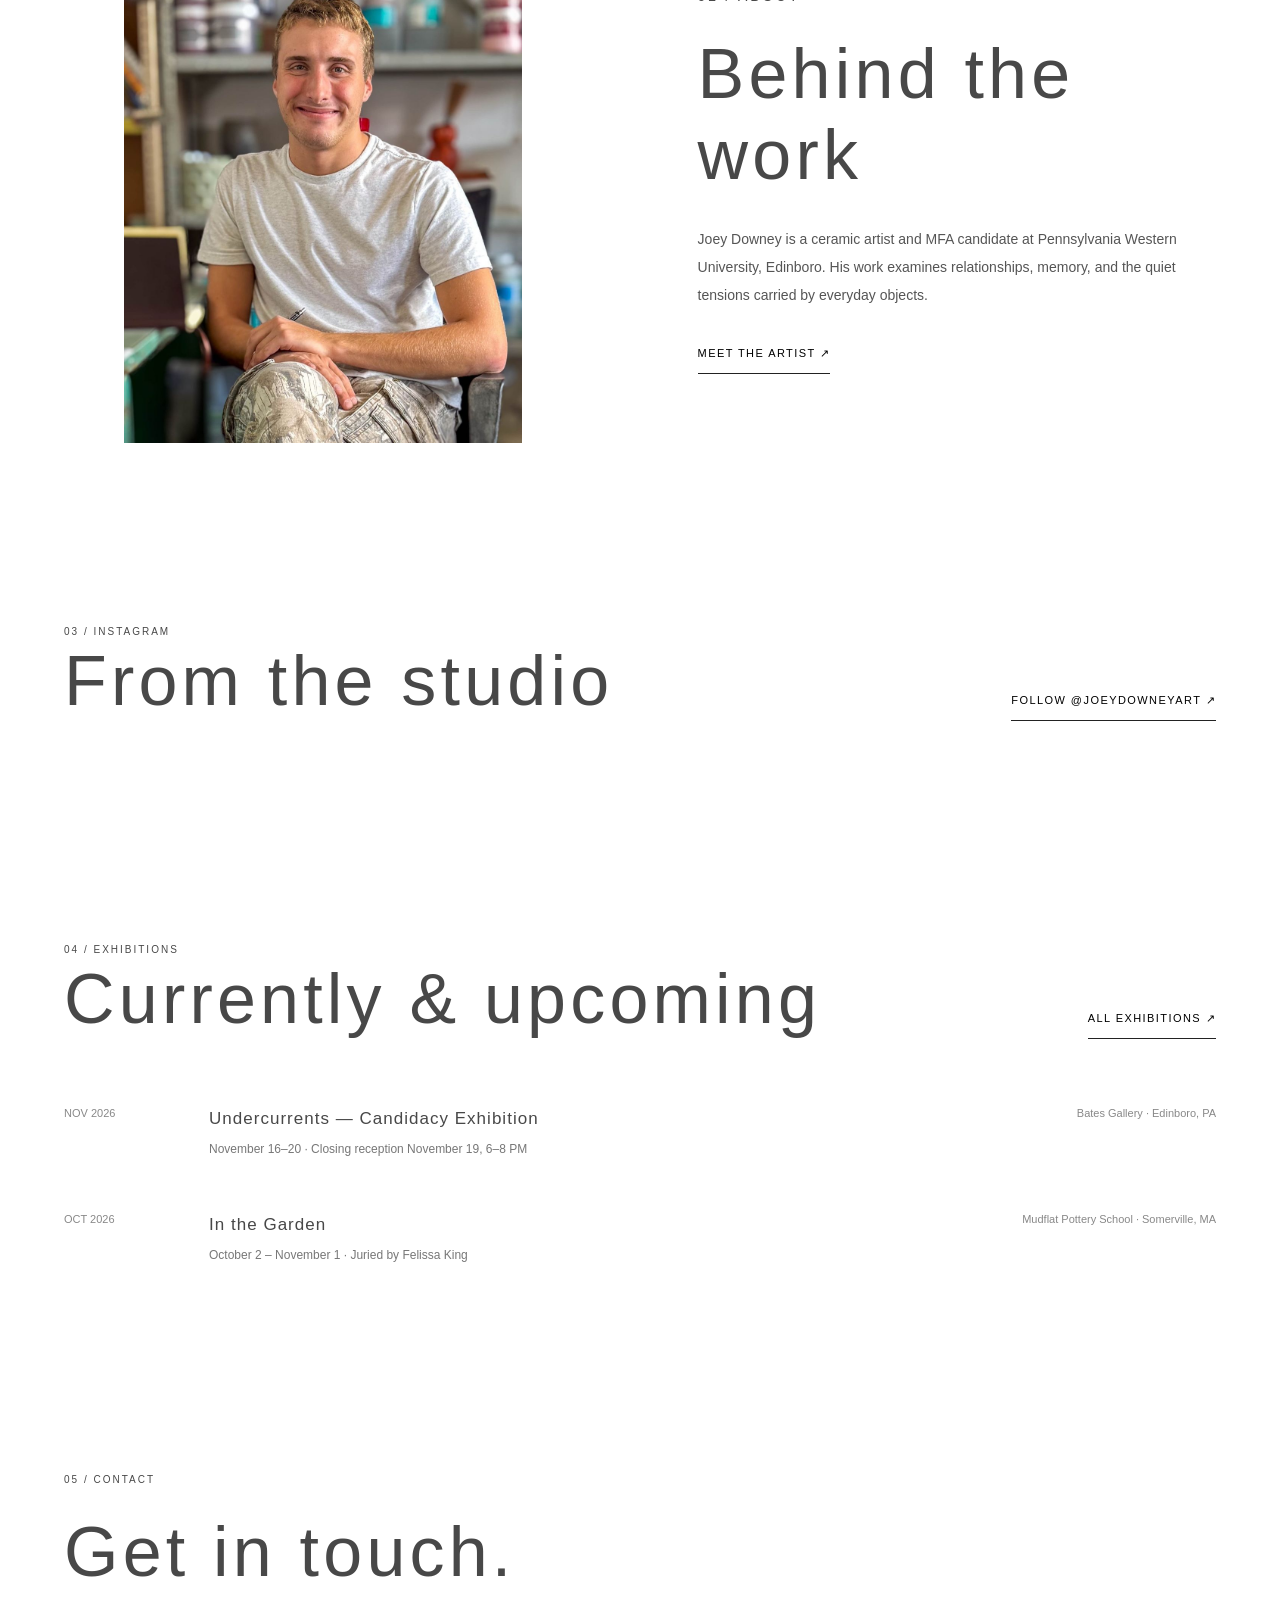
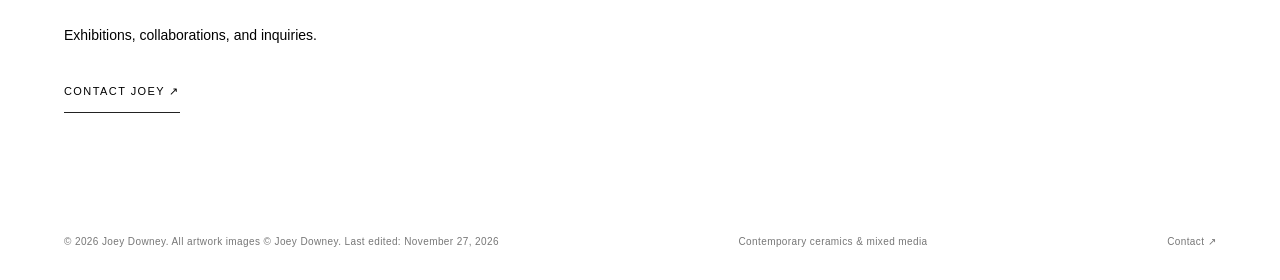
==== commit 8c92e0cb: "Set sitewide Last edited dates to November 27, 2026" ====
--- a/index.html
+++ b/index.html
@@ -40,7 +40,7 @@
   }
   chooseArtwork();
   window.addEventListener('pageshow',event=>{if(event.persisted)chooseArtwork();});
-})();</script></section><section class="section"><div class="wrap statement-preview"><p class="eyebrow">01 / Artist statement</p><h2 class="quote">“My work is both<br/>wound and witness.”</h2><p>Using ceramics and mixed media, I reframe personal narratives through domestic objects, ritual symbols, and familiar forms.</p><a class="arrow-link" href="statement.html">Read the statement ↗︎</a></div></section><section class="section"><div class="wrap split"><img alt="Joey Downey in the ceramics studio" loading="lazy" src="[data-uri]"/><div class="split-text"><p class="eyebrow">02 / About</p><h2 class="section-title">Behind the work</h2><p>Joey Downey is a ceramic artist and MFA candidate at Pennsylvania Western University, Edinboro. His work examines relationships, memory, and the quiet tensions carried by everyday objects.</p><a class="arrow-link" href="about.html">Meet the artist ↗︎</a></div></div></section><section class="section instagram-section" aria-labelledby="instagram-title"><div class="wrap"><div class="section-top"><div><p class="eyebrow">03 / Instagram</p><h2 class="section-title" id="instagram-title">From the studio</h2></div><a class="arrow-link" href="https://www.instagram.com/joeydowneyart/" target="_blank" rel="noopener noreferrer">Follow @joeydowneyart ↗︎</a></div><!-- Elfsight Instagram Feed --><div class="elfsight-app-32ffdd6e-eb31-4798-96b3-ebce0205d2c6" data-elfsight-app-lazy></div></div></section><section class="section"><div class="wrap"><div class="section-top"><div><p class="eyebrow">04 / Exhibitions</p><h2 class="section-title">Currently &amp; upcoming</h2></div><a class="arrow-link" href="exhibitions.html">All exhibitions ↗︎</a></div><div class="events"><div class="event"><small>NOV 2026</small><div><h3>Undercurrents — Candidacy Exhibition</h3><p>November 16–20 · Closing reception November 19, 6–8 PM</p></div><span class="place">Bates Gallery · Edinboro, PA</span></div><div class="event"><small>OCT 2026</small><div><h3>In the Garden</h3><p>October 2 – November 1 · Juried by Felissa King</p></div><span class="place">Mudflat Pottery School · Somerville, MA</span></div></div></div></section><section class="section"><div class="wrap"><p class="eyebrow">05 / Contact</p><h2 class="section-title">Get in touch.</h2><p>Exhibitions, collaborations, and inquiries.</p><a class="arrow-link" href="contact.html">Contact Joey ↗︎</a></div></section><div aria-label="Artwork image viewer" class="lightbox" id="lightbox" role="dialog"><button aria-label="Close" class="close">×</button><div class="lightbox-images"><img alt="Artwork enlarged" id="lb-img"/><img alt="Artwork detail" id="lb-detail-img" hidden=""/></div><div id="lb-caption"><p id="lb-title"></p><p id="lb-details"></p></div></div></main><footer class="footer"><span>© 2026 Joey Downey. All artwork images © Joey Downey. <span class="last-edited">Last edited: <time datetime="2026-11-12">November 12, 2026</time></span></span><span>Contemporary ceramics &amp; mixed media</span><a href="mailto:joeydowneyart@gmail.com">Contact ↗︎</a></footer><script>const ART_IMAGES={"balance.jpg":"assets/shifting-tides.jpg?v=89dabb9","balance-detail.jpg":"[data-uri]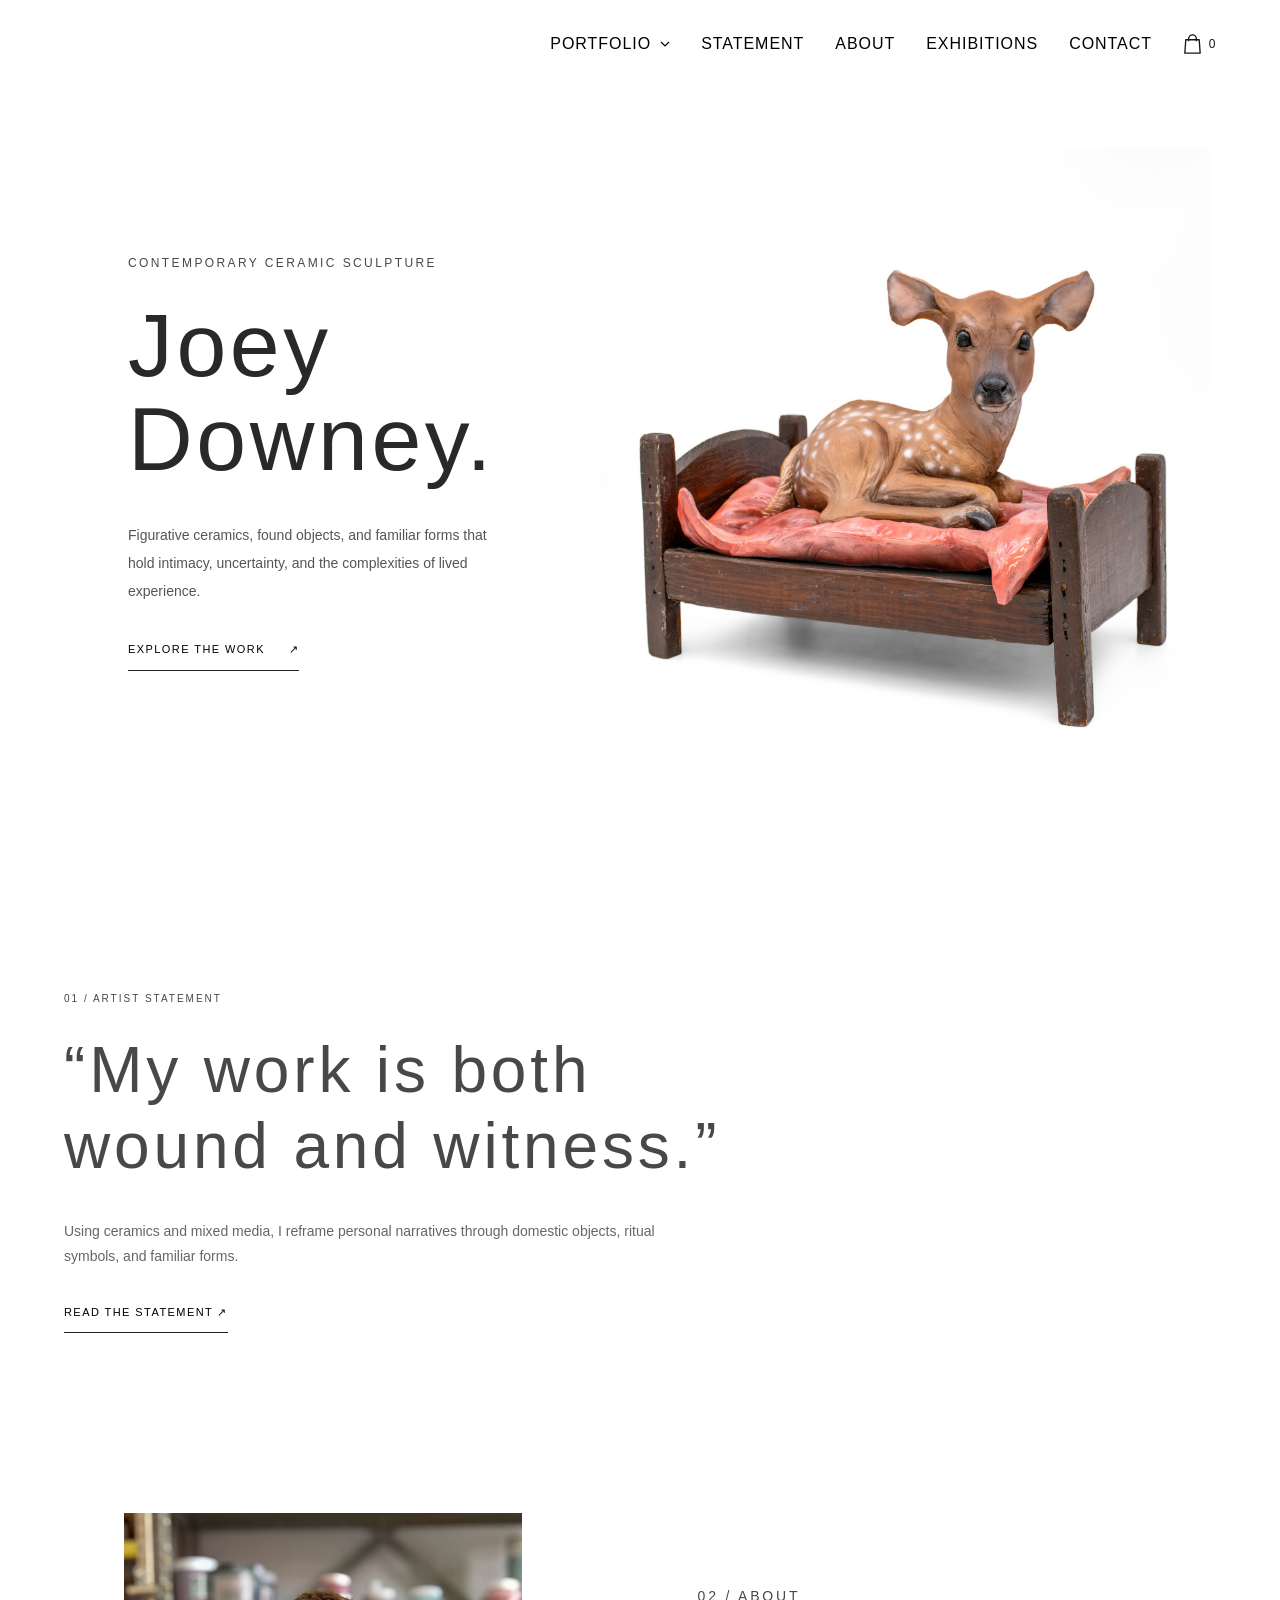
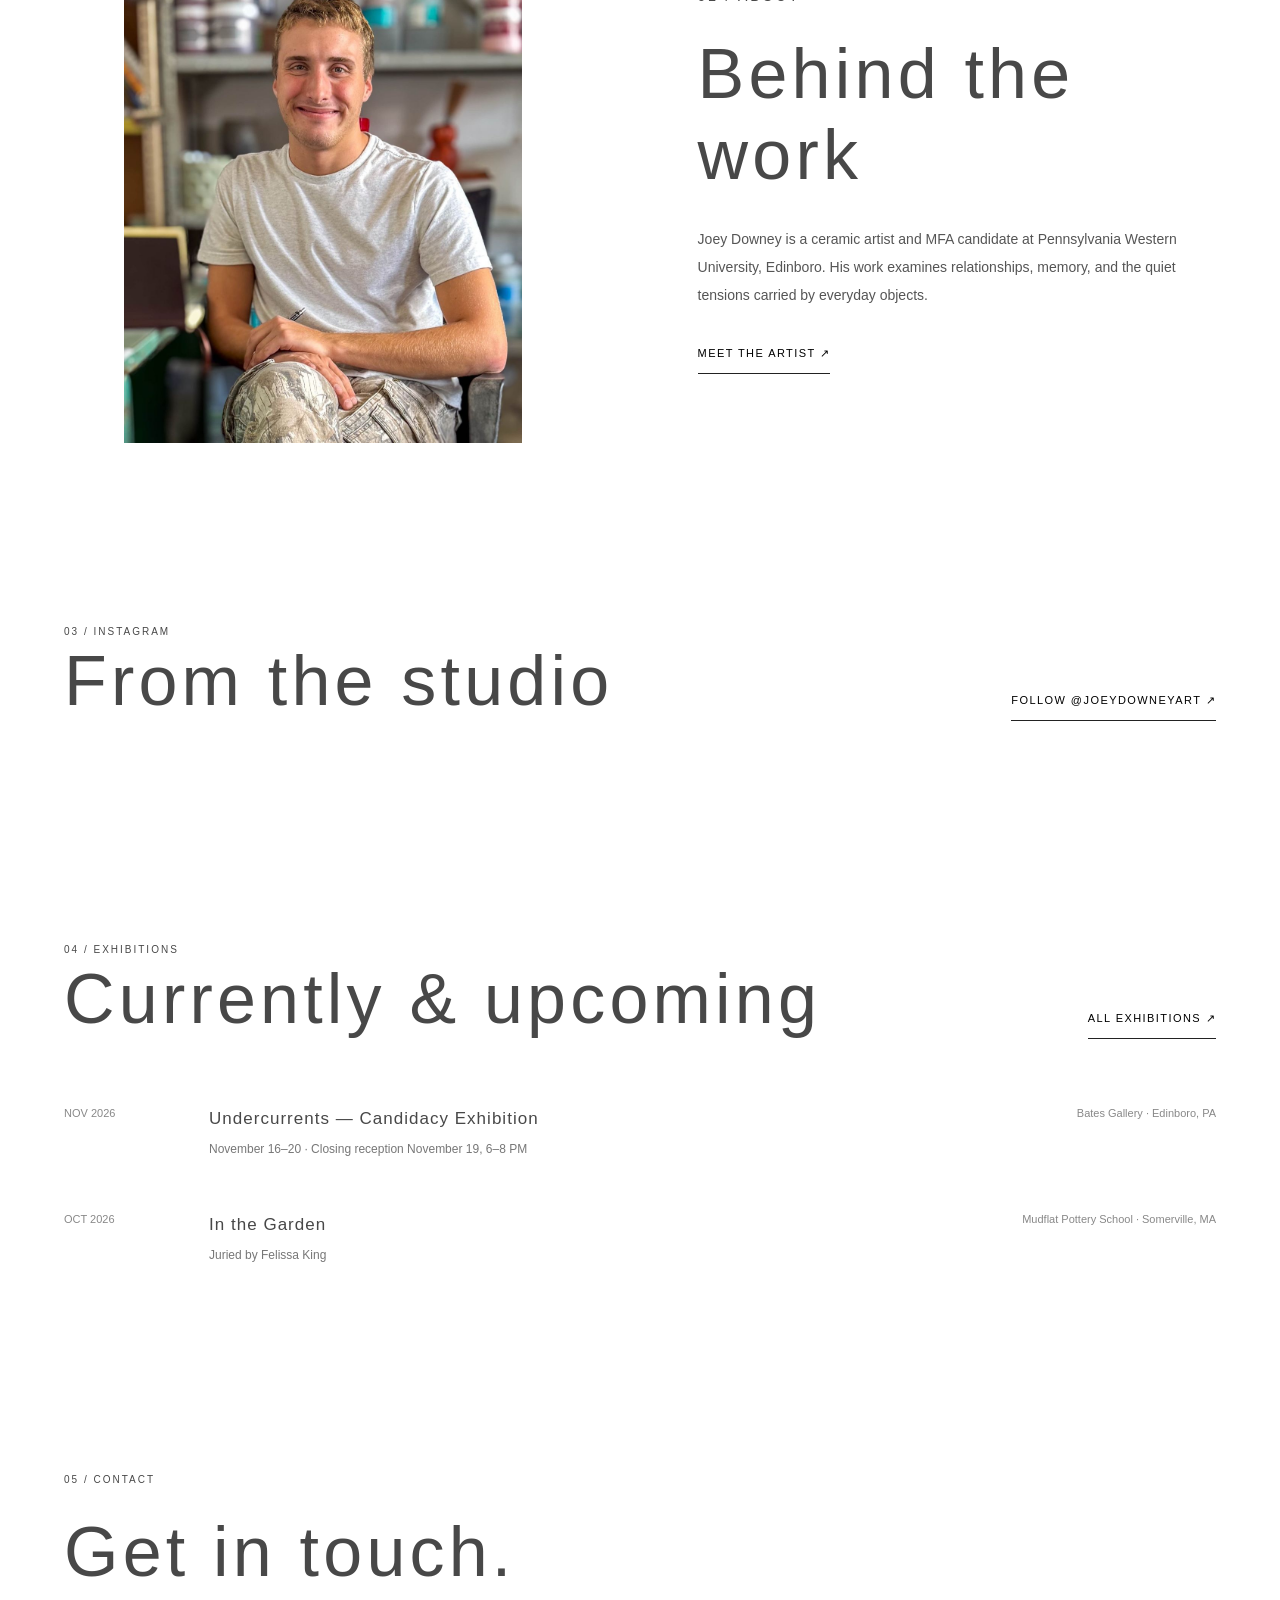
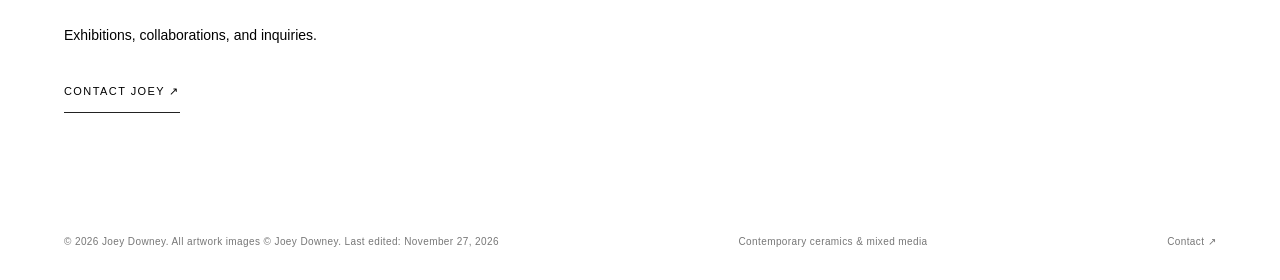
==== commit de1aad47: "Remove the In the Garden date range" ====
--- a/index.html
+++ b/index.html
@@ -40,7 +40,7 @@
   }
   chooseArtwork();
   window.addEventListener('pageshow',event=>{if(event.persisted)chooseArtwork();});
-})();</script></section><section class="section"><div class="wrap statement-preview"><p class="eyebrow">01 / Artist statement</p><h2 class="quote">“My work is both<br/>wound and witness.”</h2><p>Using ceramics and mixed media, I reframe personal narratives through domestic objects, ritual symbols, and familiar forms.</p><a class="arrow-link" href="statement.html">Read the statement ↗︎</a></div></section><section class="section"><div class="wrap split"><img alt="Joey Downey in the ceramics studio" loading="lazy" src="[data-uri]"/><div class="split-text"><p class="eyebrow">02 / About</p><h2 class="section-title">Behind the work</h2><p>Joey Downey is a ceramic artist and MFA candidate at Pennsylvania Western University, Edinboro. His work examines relationships, memory, and the quiet tensions carried by everyday objects.</p><a class="arrow-link" href="about.html">Meet the artist ↗︎</a></div></div></section><section class="section instagram-section" aria-labelledby="instagram-title"><div class="wrap"><div class="section-top"><div><p class="eyebrow">03 / Instagram</p><h2 class="section-title" id="instagram-title">From the studio</h2></div><a class="arrow-link" href="https://www.instagram.com/joeydowneyart/" target="_blank" rel="noopener noreferrer">Follow @joeydowneyart ↗︎</a></div><!-- Elfsight Instagram Feed --><div class="elfsight-app-32ffdd6e-eb31-4798-96b3-ebce0205d2c6" data-elfsight-app-lazy></div></div></section><section class="section"><div class="wrap"><div class="section-top"><div><p class="eyebrow">04 / Exhibitions</p><h2 class="section-title">Currently &amp; upcoming</h2></div><a class="arrow-link" href="exhibitions.html">All exhibitions ↗︎</a></div><div class="events"><div class="event"><small>NOV 2026</small><div><h3>Undercurrents — Candidacy Exhibition</h3><p>November 16–20 · Closing reception November 19, 6–8 PM</p></div><span class="place">Bates Gallery · Edinboro, PA</span></div><div class="event"><small>OCT 2026</small><div><h3>In the Garden</h3><p>October 2 – November 1 · Juried by Felissa King</p></div><span class="place">Mudflat Pottery School · Somerville, MA</span></div></div></div></section><section class="section"><div class="wrap"><p class="eyebrow">05 / Contact</p><h2 class="section-title">Get in touch.</h2><p>Exhibitions, collaborations, and inquiries.</p><a class="arrow-link" href="contact.html">Contact Joey ↗︎</a></div></section><div aria-label="Artwork image viewer" class="lightbox" id="lightbox" role="dialog"><button aria-label="Close" class="close">×</button><div class="lightbox-images"><img alt="Artwork enlarged" id="lb-img"/><img alt="Artwork detail" id="lb-detail-img" hidden=""/></div><div id="lb-caption"><p id="lb-title"></p><p id="lb-details"></p></div></div></main><footer class="footer"><span>© 2026 Joey Downey. All artwork images © Joey Downey. <span class="last-edited">Last edited: <time datetime="2026-11-27">November 27, 2026</time></span></span><span>Contemporary ceramics &amp; mixed media</span><a href="mailto:joeydowneyart@gmail.com">Contact ↗︎</a></footer><script>const ART_IMAGES={"balance.jpg":"assets/shifting-tides.jpg?v=89dabb9","balance-detail.jpg":"[data-uri]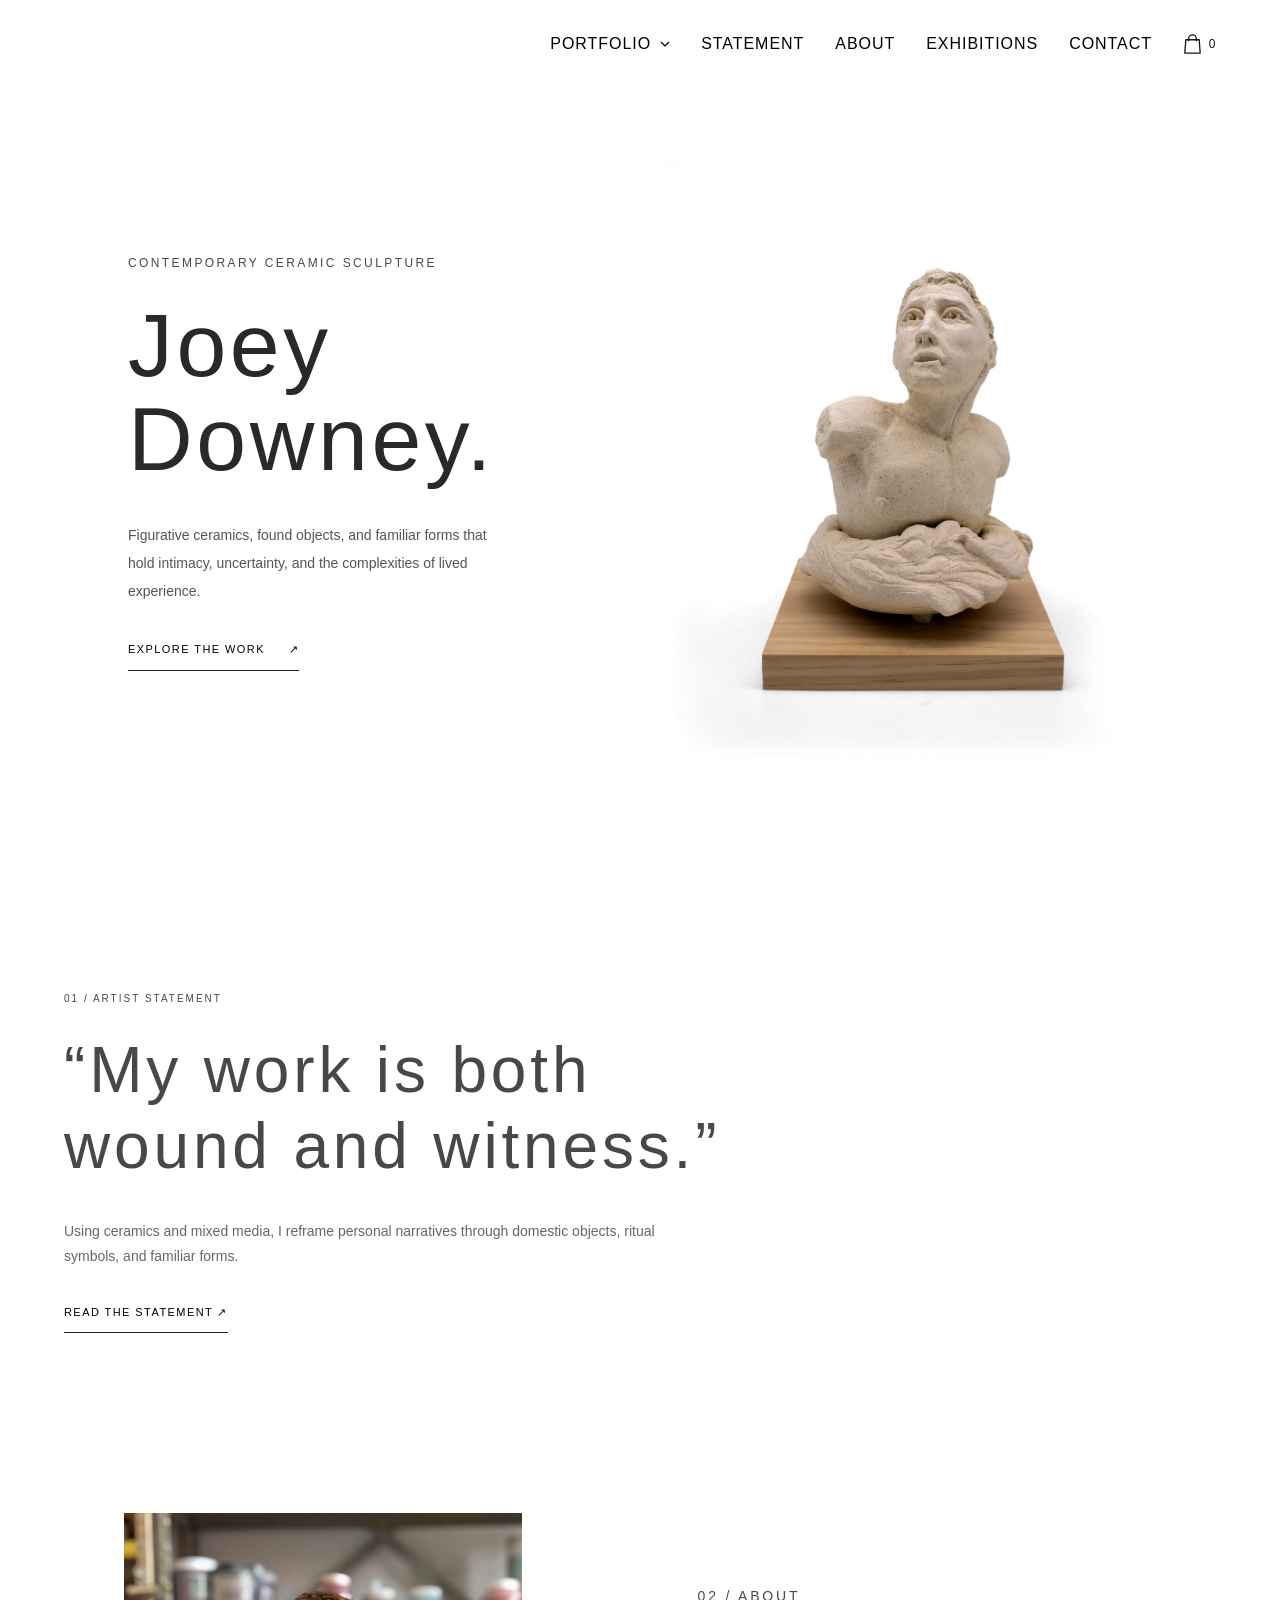
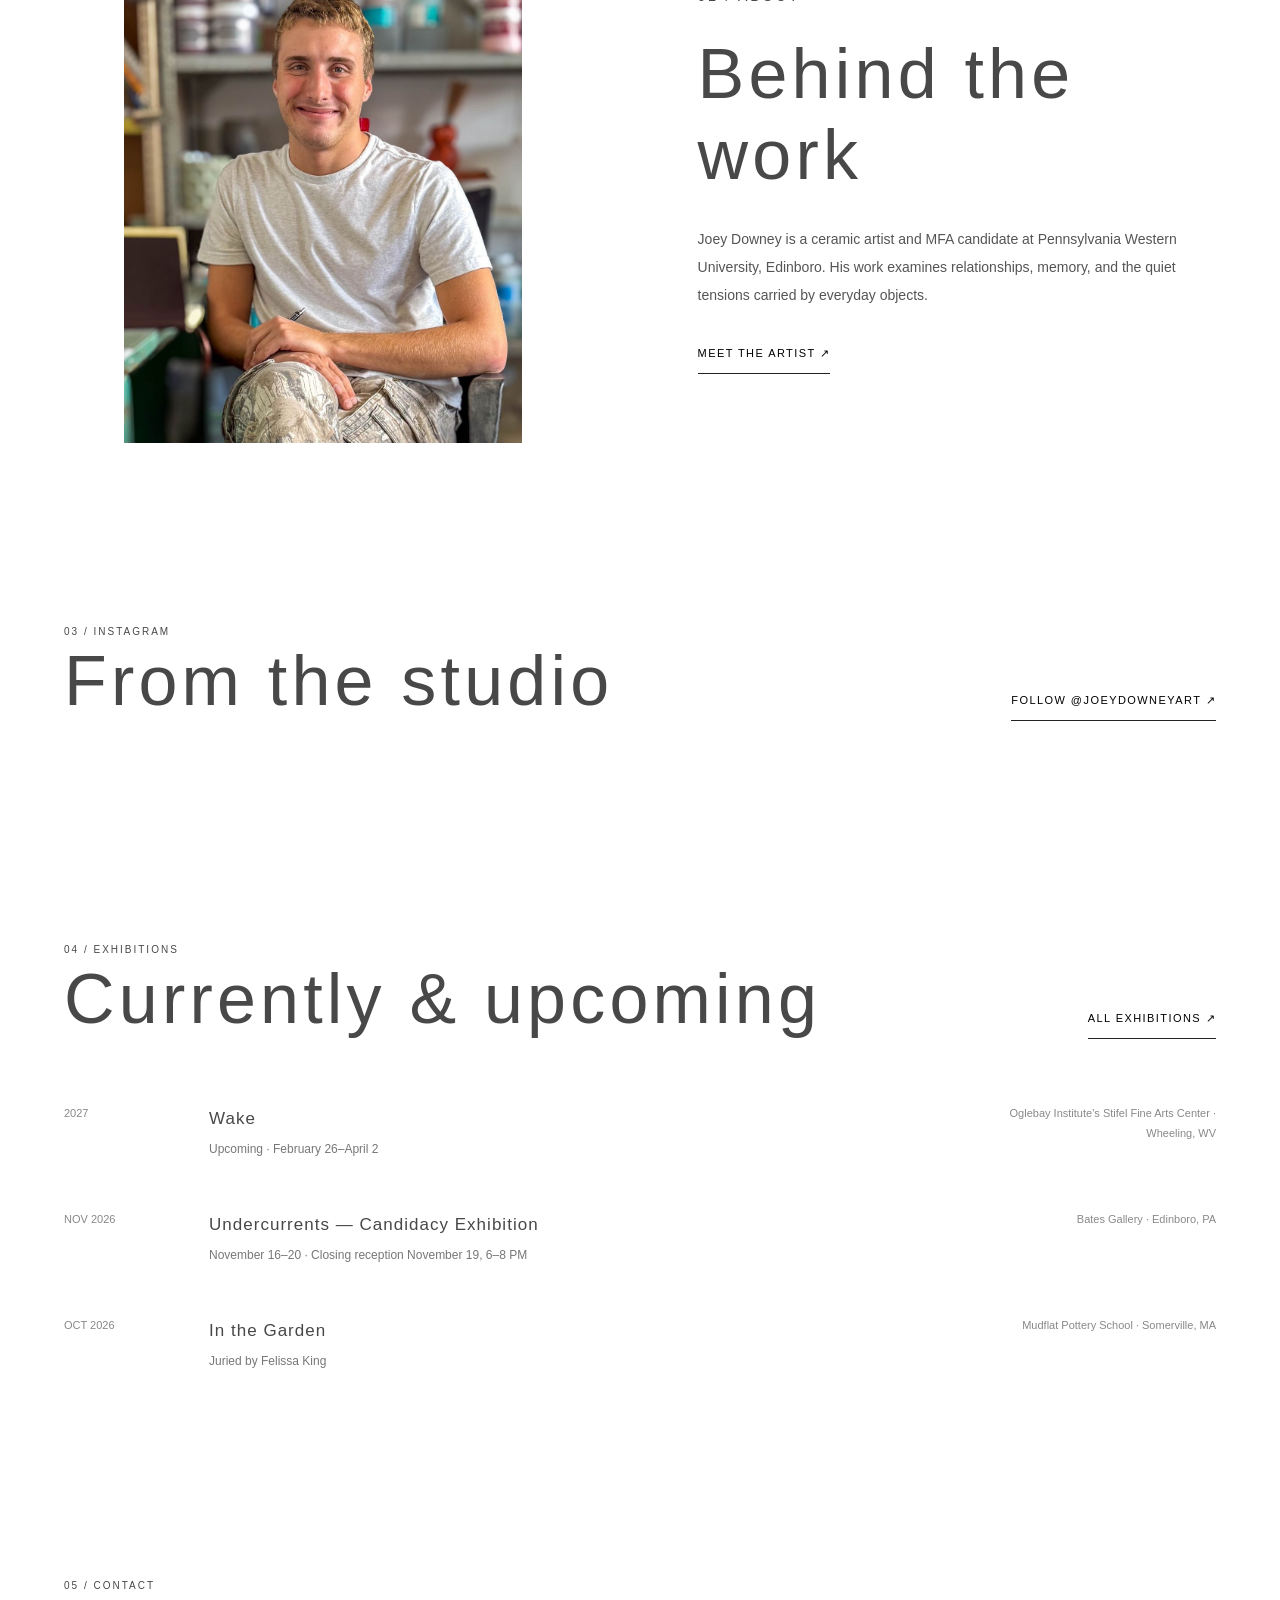
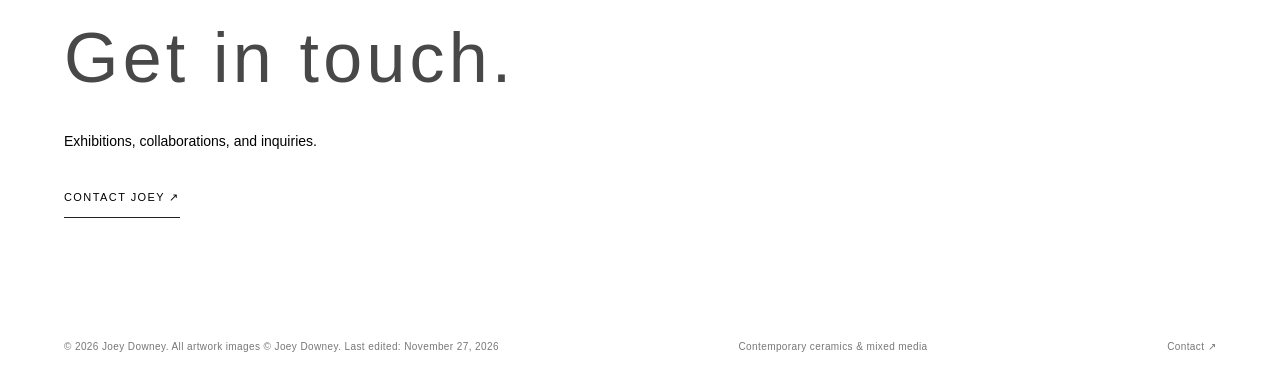
==== commit f38a2208: "Feature Wake in the homepage upcoming exhibitions" ====
--- a/index.html
+++ b/index.html
@@ -40,7 +40,7 @@
   }
   chooseArtwork();
   window.addEventListener('pageshow',event=>{if(event.persisted)chooseArtwork();});
-})();</script></section><section class="section"><div class="wrap statement-preview"><p class="eyebrow">01 / Artist statement</p><h2 class="quote">“My work is both<br/>wound and witness.”</h2><p>Using ceramics and mixed media, I reframe personal narratives through domestic objects, ritual symbols, and familiar forms.</p><a class="arrow-link" href="statement.html">Read the statement ↗︎</a></div></section><section class="section"><div class="wrap split"><img alt="Joey Downey in the ceramics studio" loading="lazy" src="[data-uri]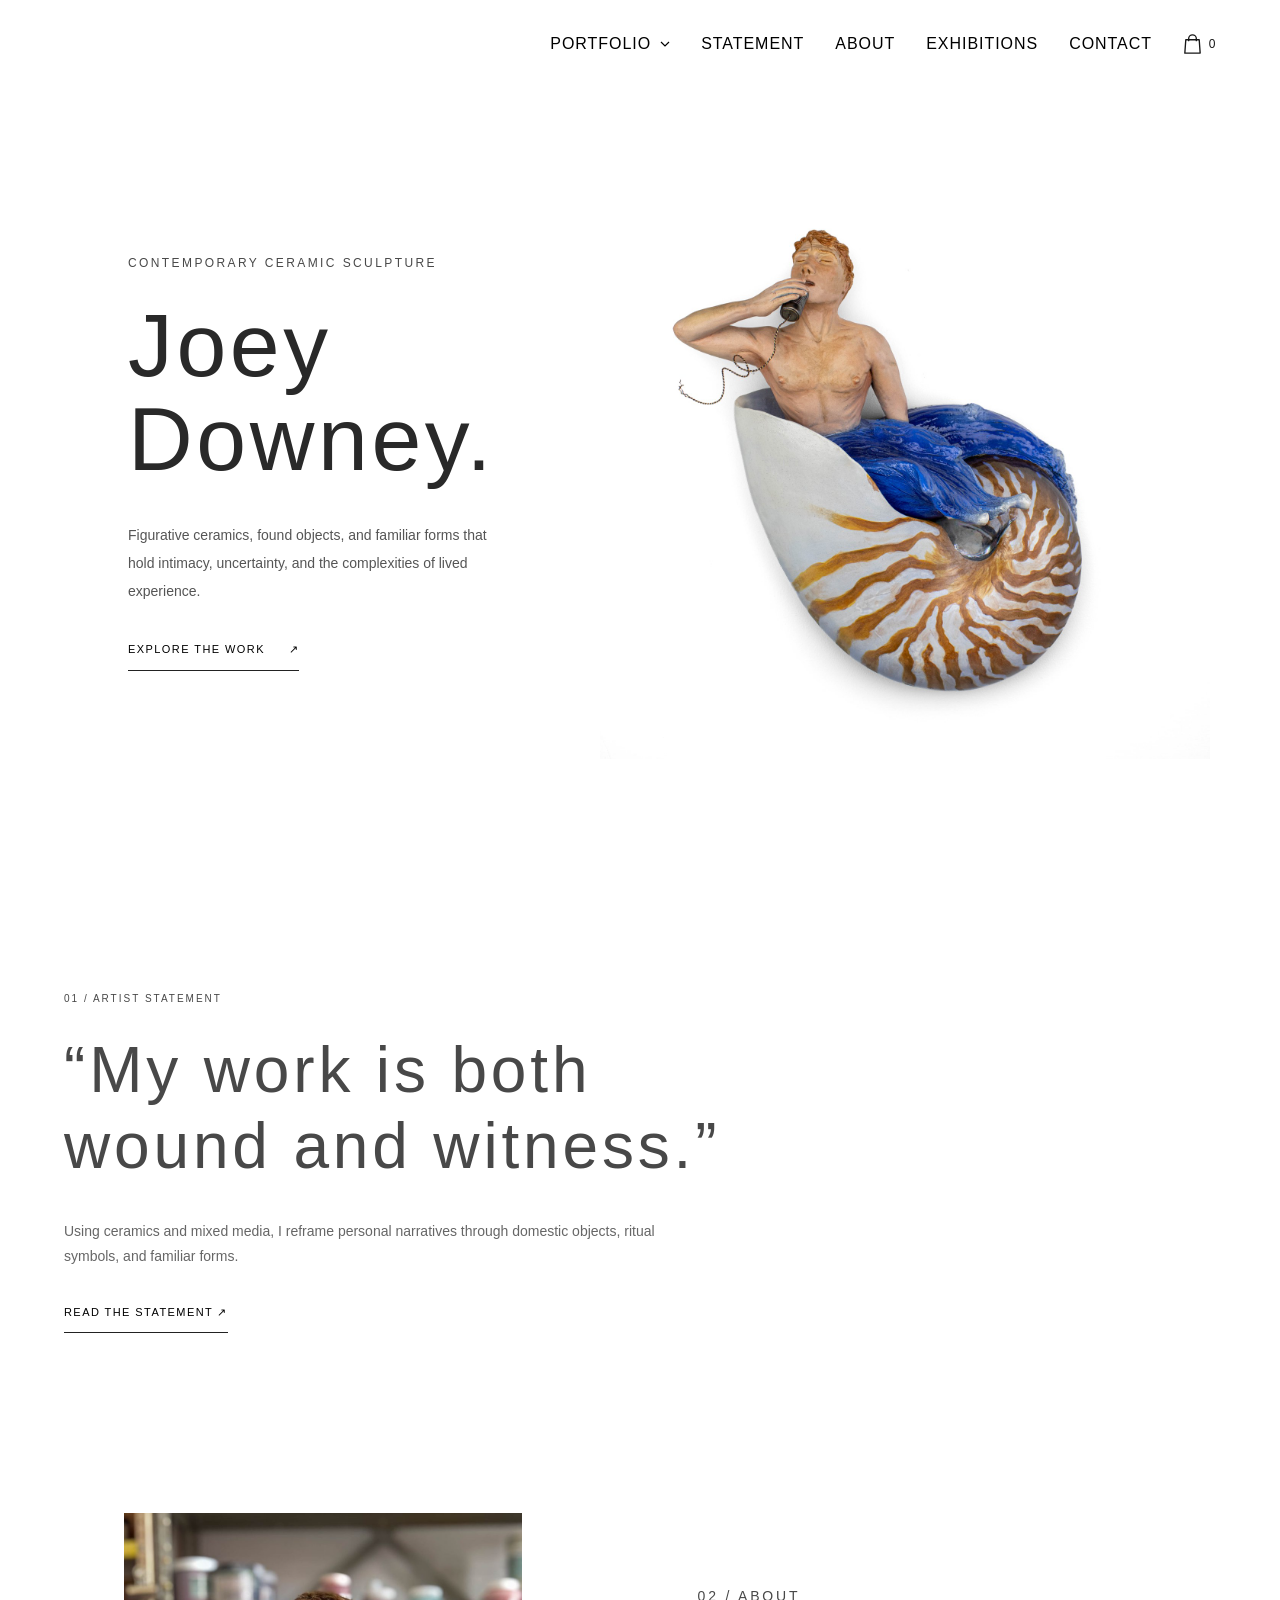
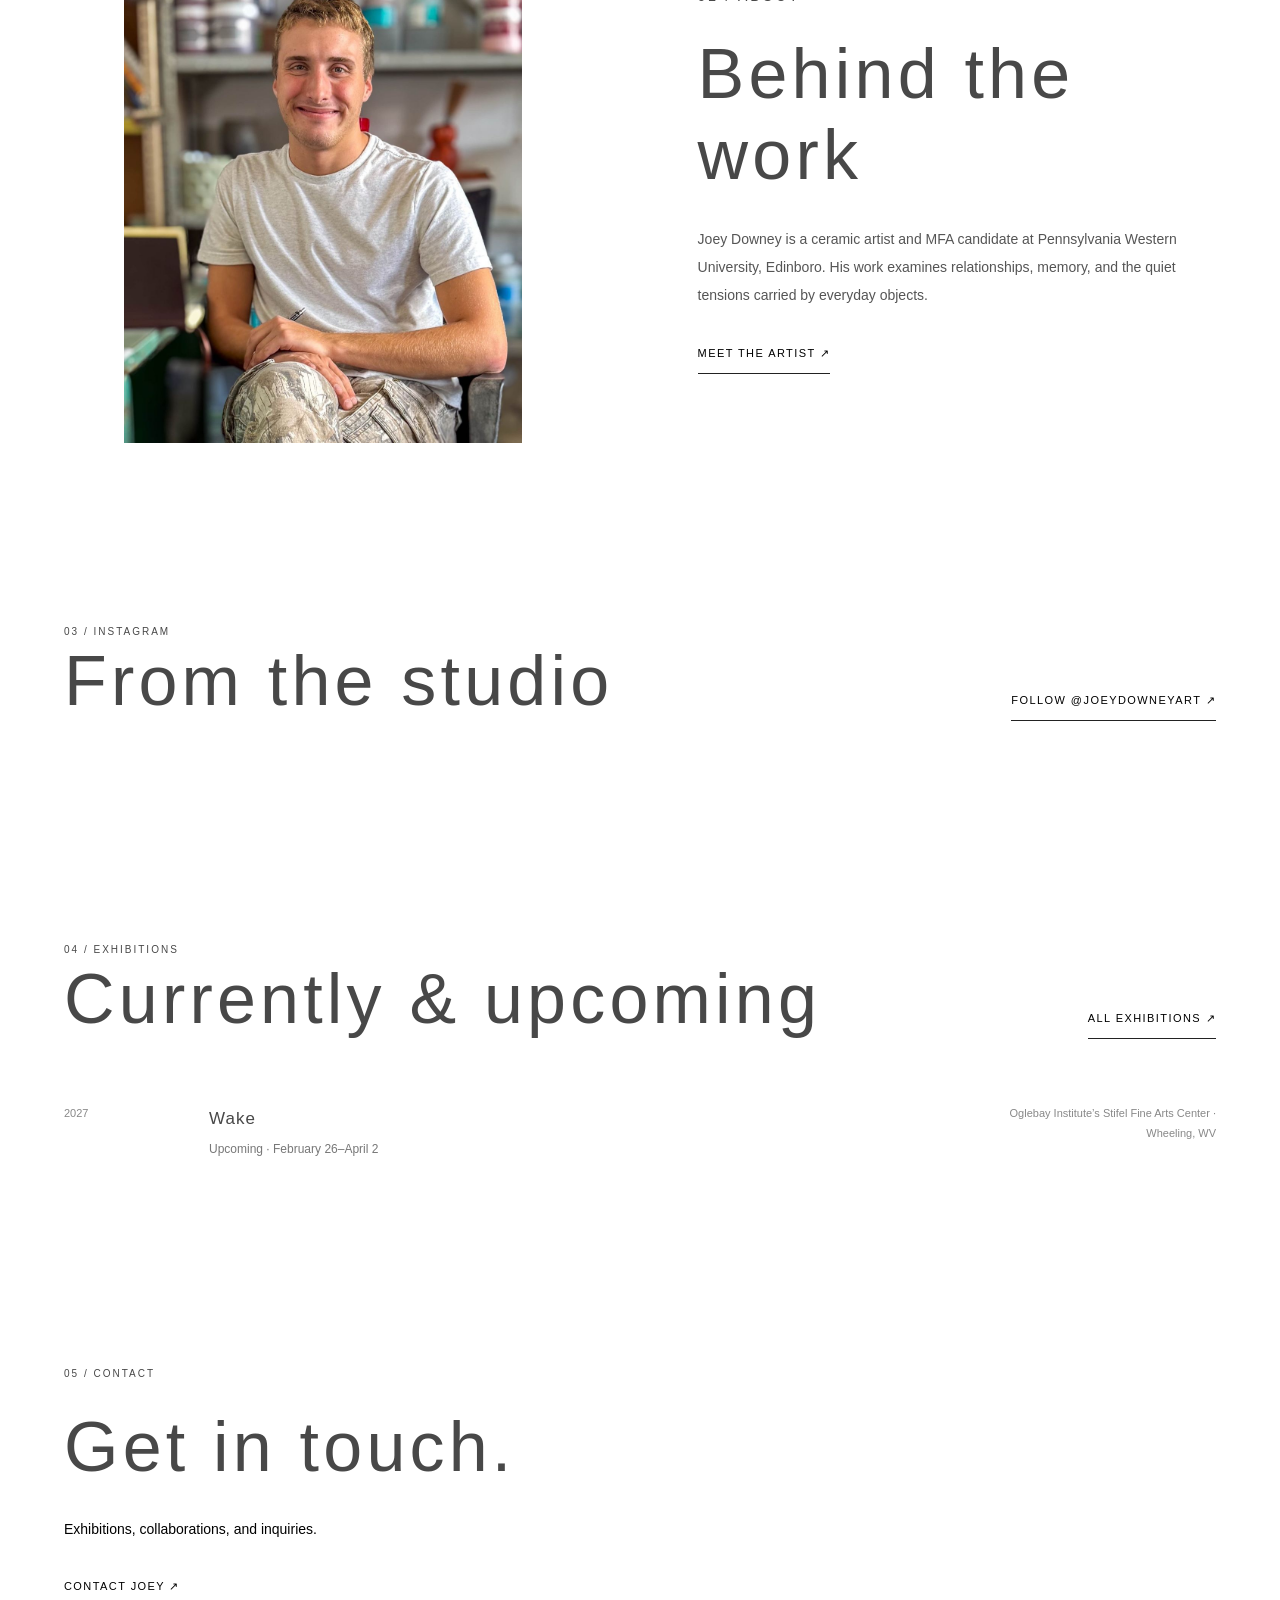
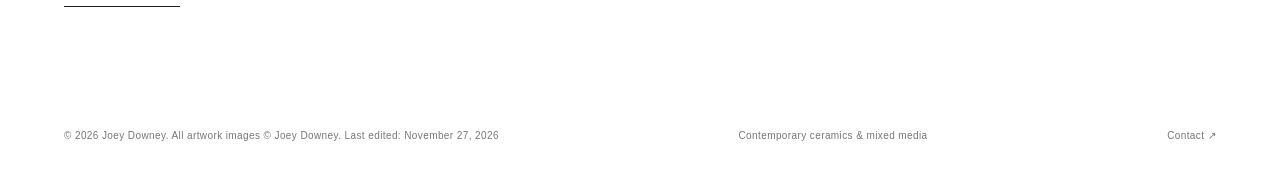
